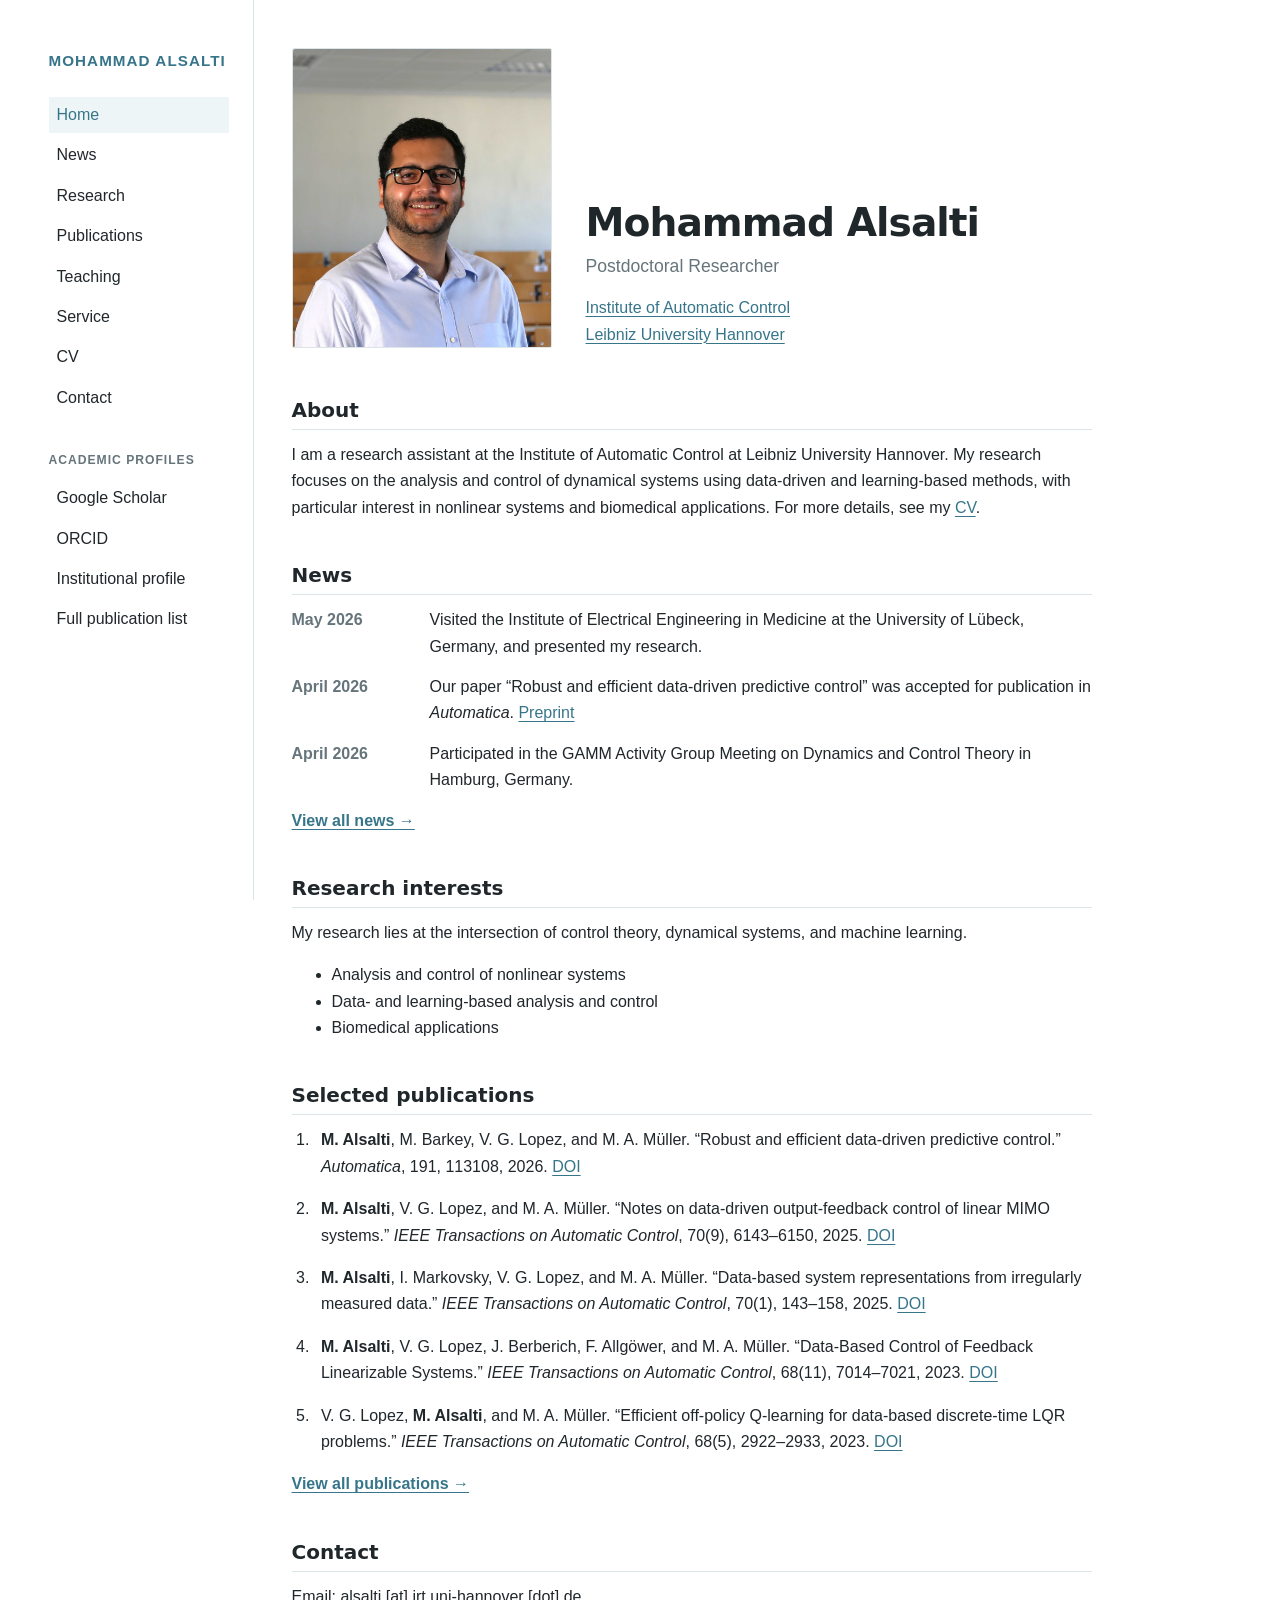
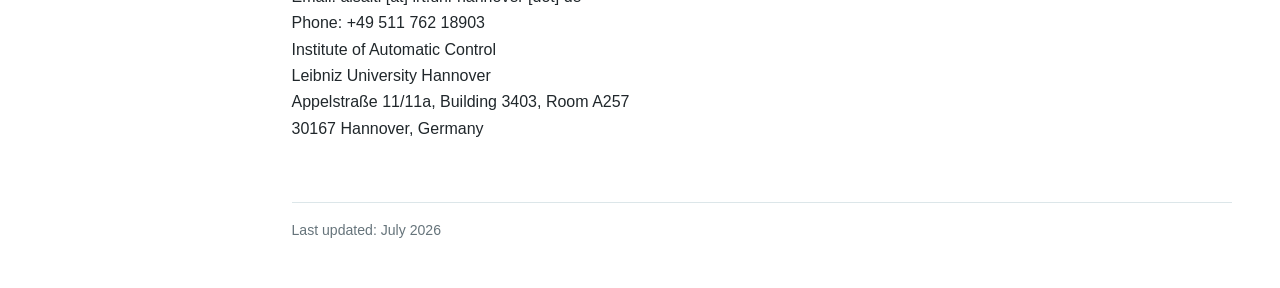
==== index.html @ edf610cb "Update research interests" ====
<!doctype html>
<html lang="en">
<head>
  <meta charset="utf-8">
  <meta name="viewport" content="width=device-width, initial-scale=1">
  <meta name="description" content="Academic homepage of Dr.-Ing. Mohammad Alsalti">
  <title>Mohammad Alsalti | Academic Homepage</title>
  <link rel="stylesheet" href="style.css">
</head>

<body>
  <!--
    EDITING GUIDE
    1. Replace all placeholder text beginning with "Your".
    2. Replace example links (#) with your real links.
    3. To add your portrait, follow the instructions in the portrait block below.
    4. Save the file and open index.html in a web browser to see your changes.
  -->

  <div class="page">
    <aside class="sidebar">
      <a class="site-name" href="#home">Mohammad Alsalti</a>

      <nav aria-label="Main navigation">
        <a class="current" href="#home">Home</a>
        <a href="news.html">News</a>
        <a href="#research">Research</a>
        <a href="publications.html">Publications</a>
        <a href="teaching.html">Teaching</a>
        <a href="service.html">Service</a>
        <a href="cv.html">CV</a>
        <a href="#contact">Contact</a>
      </nav>

      <div class="sidebar-group">
        <p class="sidebar-heading">Academic profiles</p>
        <a target="_blank" rel="noopener noreferrer" href="https://scholar.google.com/citations?user=Eq-fD5sAAAAJ&amp;hl=en">Google Scholar</a>
        <a target="_blank" rel="noopener noreferrer" href="https://orcid.org/0000-0003-4728-3477">ORCID</a>
        <a target="_blank" rel="noopener noreferrer" href="https://www.irt.uni-hannover.de/en/alsalti">Institutional profile</a>
        <a href="publications.html">Full publication list</a>
      </div>
    </aside>

    <main id="home" class="content">
      <header class="introduction">
        <div class="portrait-placeholder">
          <img src="images/profile.jpg" alt="Portrait of Mohammad Alsalti">
        </div>

        <div class="identity">
          <h1>Mohammad Alsalti</h1>
          <p class="role">Postdoctoral Researcher</p>
          <p>
            <a target="_blank" rel="noopener noreferrer" href="https://www.irt.uni-hannover.de/en/">Institute of Automatic Control</a><br>
            <a target="_blank" rel="noopener noreferrer" href="https://www.uni-hannover.de/en/">Leibniz University Hannover</a>
          </p>
        </div>
      </header>

      <section aria-labelledby="about-heading">
        <h2 id="about-heading">About</h2>
        <p>
          I am a research assistant at the Institute of Automatic Control at
          Leibniz University Hannover. My research focuses on the analysis and
          control of dynamical systems using data-driven and learning-based
          methods, with particular interest in nonlinear systems and biomedical
          applications. For more details, see my <a href="cv.html">CV</a>.
        </p>
      </section>

      <section id="news" aria-labelledby="news-heading">
        <h2 id="news-heading">News</h2>
        <article class="news-item">
          <time datetime="2026-05">May 2026</time>
          <p>Visited the Institute of Electrical Engineering in Medicine at the University of Lübeck, Germany, and presented my research.</p>
        </article>
        <article class="news-item">
          <time datetime="2026-04">April 2026</time>
          <p>Our paper “Robust and efficient data-driven predictive control” was accepted for publication in <em>Automatica</em>. <a target="_blank" rel="noopener noreferrer" href="https://doi.org/10.48550/arXiv.2409.18867">Preprint</a></p>
        </article>
        <article class="news-item">
          <time datetime="2026-04">April 2026</time>
          <p>Participated in the GAMM Activity Group Meeting on Dynamics and Control Theory in Hamburg, Germany.</p>
        </article>
        <p><a class="more-link" href="news.html">View all news →</a></p>
      </section>

      <section id="research" aria-labelledby="research-heading">
        <h2 id="research-heading">Research interests</h2>
        <p>
          My research lies at the intersection of control theory, dynamical
          systems, and machine learning.
        </p>
        <ul class="simple-list">
          <li>Analysis and control of nonlinear systems</li>
          <li>Data- and learning-based analysis and control</li>
          <li>Biomedical applications</li>
        </ul>
      </section>

      <section aria-labelledby="publications-heading">
        <h2 id="publications-heading">Selected publications</h2>
        <ol class="publications">
          <li>
            <strong>M. Alsalti</strong>, M. Barkey, V. G. Lopez, and M. A. Müller.
            “Robust and efficient data-driven predictive control.”
            <em>Automatica</em>, 191, 113108, 2026.
            <a target="_blank" rel="noopener noreferrer" href="https://doi.org/10.1016/j.automatica.2026.113108">DOI</a>
          </li>
          <li>
            <strong>M. Alsalti</strong>, V. G. Lopez, and M. A. Müller.
            “Notes on data-driven output-feedback control of linear MIMO systems.”
            <em>IEEE Transactions on Automatic Control</em>, 70(9), 6143–6150, 2025.
            <a target="_blank" rel="noopener noreferrer" href="https://doi.org/10.1109/TAC.2025.3553073">DOI</a>
          </li>
          <li>
            <strong>M. Alsalti</strong>, I. Markovsky, V. G. Lopez, and M. A. Müller.
            “Data-based system representations from irregularly measured data.”
            <em>IEEE Transactions on Automatic Control</em>, 70(1), 143–158, 2025.
            <a target="_blank" rel="noopener noreferrer" href="https://doi.org/10.1109/TAC.2024.3423053">DOI</a>
          </li>
          <li>
            <strong>M. Alsalti</strong>, V. G. Lopez, J. Berberich, F. Allgöwer, and M. A. Müller.
            “Data-Based Control of Feedback Linearizable Systems.”
            <em>IEEE Transactions on Automatic Control</em>, 68(11), 7014–7021, 2023.
            <a target="_blank" rel="noopener noreferrer" href="https://doi.org/10.1109/TAC.2023.3249289">DOI</a>
          </li>
          <li>
            V. G. Lopez, <strong>M. Alsalti</strong>, and M. A. Müller.
            “Efficient off-policy Q-learning for data-based discrete-time LQR problems.”
            <em>IEEE Transactions on Automatic Control</em>, 68(5), 2922–2933, 2023.
            <a target="_blank" rel="noopener noreferrer" href="https://doi.org/10.1109/TAC.2023.3235967">DOI</a>
          </li>
        </ol>
        <p><a class="more-link" href="publications.html">View all publications →</a></p>
      </section>

      <section id="contact" aria-labelledby="contact-heading">
        <h2 id="contact-heading">Contact</h2>
        <address>
          <p>
            Email: alsalti [at] irt.uni-hannover [dot] de<br>
            Phone: +49 511 762 18903<br>
            Institute of Automatic Control<br>
            Leibniz University Hannover<br>
            Appelstraße 11/11a, Building 3403, Room A257<br>
            30167 Hannover, Germany
          </p>
        </address>
      </section>

      <footer>
        <p>Last updated: July 2026</p>
      </footer>
    </main>
  </div>
</body>
</html>
---- style.css ----
/*
  Academic homepage stylesheet
  Change the colors below to adjust the site's appearance.
*/
:root {
  --background: #ffffff;
  --text: #20272b;
  --muted: #66747b;
  --accent: #36758a;
  --accent-light: #eef5f7;
  --border: #dce6e9;
  --sidebar-width: 205px;
  --content-width: 940px;
}

* {
  box-sizing: border-box;
}

html {
  scroll-behavior: smooth;
}

body {
  margin: 0;
  background: var(--background);
  color: var(--text);
  font-family: Arial, Helvetica, sans-serif;
  font-size: 16px;
  line-height: 1.65;
}

a {
  color: var(--accent);
  text-decoration-thickness: 1px;
  text-underline-offset: 3px;
}

a:hover,
a:focus-visible {
  color: #204f60;
}

.page {
  display: grid;
  grid-template-columns: var(--sidebar-width) minmax(0, var(--content-width));
  gap: 38px;
  width: min(100% - 40px, calc(var(--sidebar-width) + var(--content-width) + 38px));
  margin: 0 auto;
}

.sidebar {
  position: sticky;
  top: 0;
  align-self: start;
  min-height: 100vh;
  padding: 48px 0;
  border-right: 1px solid var(--border);
}

.site-name {
  display: block;
  margin: 0 24px 24px 0;
  color: var(--accent);
  font-size: 0.95rem;
  font-weight: 700;
  letter-spacing: 0.07em;
  text-decoration: none;
  text-transform: uppercase;
}

.sidebar nav,
.sidebar-group {
  display: grid;
  gap: 4px;
  margin-right: 24px;
}

.sidebar nav a,
.sidebar-group a {
  padding: 5px 8px;
  color: var(--text);
  text-decoration: none;
}

.sidebar nav a:hover,
.sidebar nav a:focus-visible,
.sidebar nav .current,
.sidebar-group a:hover,
.sidebar-group a:focus-visible {
  color: var(--accent);
  background: var(--accent-light);
}

.sidebar-group {
  margin-top: 34px;
}

.sidebar-heading {
  margin: 0 0 6px;
  color: var(--muted);
  font-size: 0.76rem;
  font-weight: 700;
  letter-spacing: 0.08em;
  text-transform: uppercase;
}

.content {
  min-width: 0;
  padding: 48px 0 32px;
}

.page-header {
  max-width: 800px;
  margin-bottom: 42px;
}

.page-header h1 {
  margin-bottom: 8px;
}

.page-header p {
  color: var(--muted);
}

.publications-page section {
  max-width: 860px;
}

.introduction {
  display: grid;
  grid-template-columns: 260px 1fr;
  gap: 34px;
  align-items: end;
  margin-bottom: 50px;
}

.portrait-placeholder,
.portrait-placeholder img {
  width: 260px;
  height: 300px;
  border-radius: 2px;
}

.portrait-placeholder {
  display: grid;
  place-items: center;
  overflow: hidden;
  border: 1px solid var(--border);
  background: var(--accent-light);
  color: var(--muted);
}

.portrait-placeholder img {
  display: block;
  object-fit: cover;
}

h1,
h2,
h3 {
  font-family: system-ui, -apple-system, "Segoe UI", Arial, sans-serif;
  line-height: 1.25;
}

h1 {
  margin: 0 0 5px;
  font-size: clamp(1.8rem, 4vw, 2.45rem);
  font-weight: 600;
  letter-spacing: -0.025em;
}

.role {
  margin: 0 0 14px;
  color: var(--muted);
  font-size: 1.1rem;
}

.identity p:last-child {
  margin-bottom: 0;
}

section {
  max-width: 800px;
  margin: 0 0 42px;
  scroll-margin-top: 24px;
}

h2 {
  margin: 0 0 12px;
  padding-bottom: 6px;
  border-bottom: 1px solid var(--border);
  font-size: 1.25rem;
  font-weight: 600;
}

p,
ul,
ol {
  margin-top: 0;
}

.publications {
  padding-left: 1.4rem;
}

.publications li {
  margin-bottom: 16px;
  padding-left: 7px;
}

.more-link {
  font-weight: 600;
}

.news-item {
  display: grid;
  grid-template-columns: 120px 1fr;
  gap: 18px;
  margin-bottom: 14px;
}

.news-item time {
  color: var(--muted);
  font-weight: 600;
}

.news-item p {
  margin-bottom: 0;
}

h3 {
  margin: 26px 0 12px;
  font-size: 1rem;
}

.timeline {
  margin: 0;
}

.timeline > div {
  display: grid;
  grid-template-columns: 110px 1fr;
  gap: 18px;
  margin-bottom: 18px;
}

.timeline dt {
  color: var(--muted);
  font-weight: 600;
}

.timeline dd {
  margin: 0;
}

.detail {
  color: var(--muted);
}

address {
  font-style: normal;
}

footer {
  margin-top: 60px;
  padding-top: 16px;
  border-top: 1px solid var(--border);
  color: var(--muted);
  font-size: 0.88rem;
}

/* Tablet and phone layout */
@media (max-width: 760px) {
  .page {
    display: block;
    width: min(100% - 32px, 660px);
  }

  .sidebar {
    position: static;
    min-height: auto;
    padding: 26px 0 20px;
    border-right: 0;
    border-bottom: 1px solid var(--border);
  }

  .site-name {
    margin-bottom: 14px;
  }

  .sidebar nav {
    display: flex;
    flex-wrap: wrap;
    gap: 3px 8px;
    margin-right: 0;
  }

  .sidebar-group {
    display: none;
  }

  .content {
    padding-top: 32px;
  }

  .introduction {
    grid-template-columns: 170px 1fr;
    gap: 24px;
  }

  .portrait-placeholder,
  .portrait-placeholder img {
    width: 170px;
    height: 205px;
  }
}

@media (max-width: 520px) {
  .introduction {
    display: block;
  }

  .portrait-placeholder {
    margin-bottom: 24px;
  }

  .timeline > div {
    display: block;
  }

  .news-item {
    display: block;
  }

  .news-item time {
    display: block;
    margin-bottom: 3px;
  }

  .timeline dt {
    margin-bottom: 2px;
  }
}
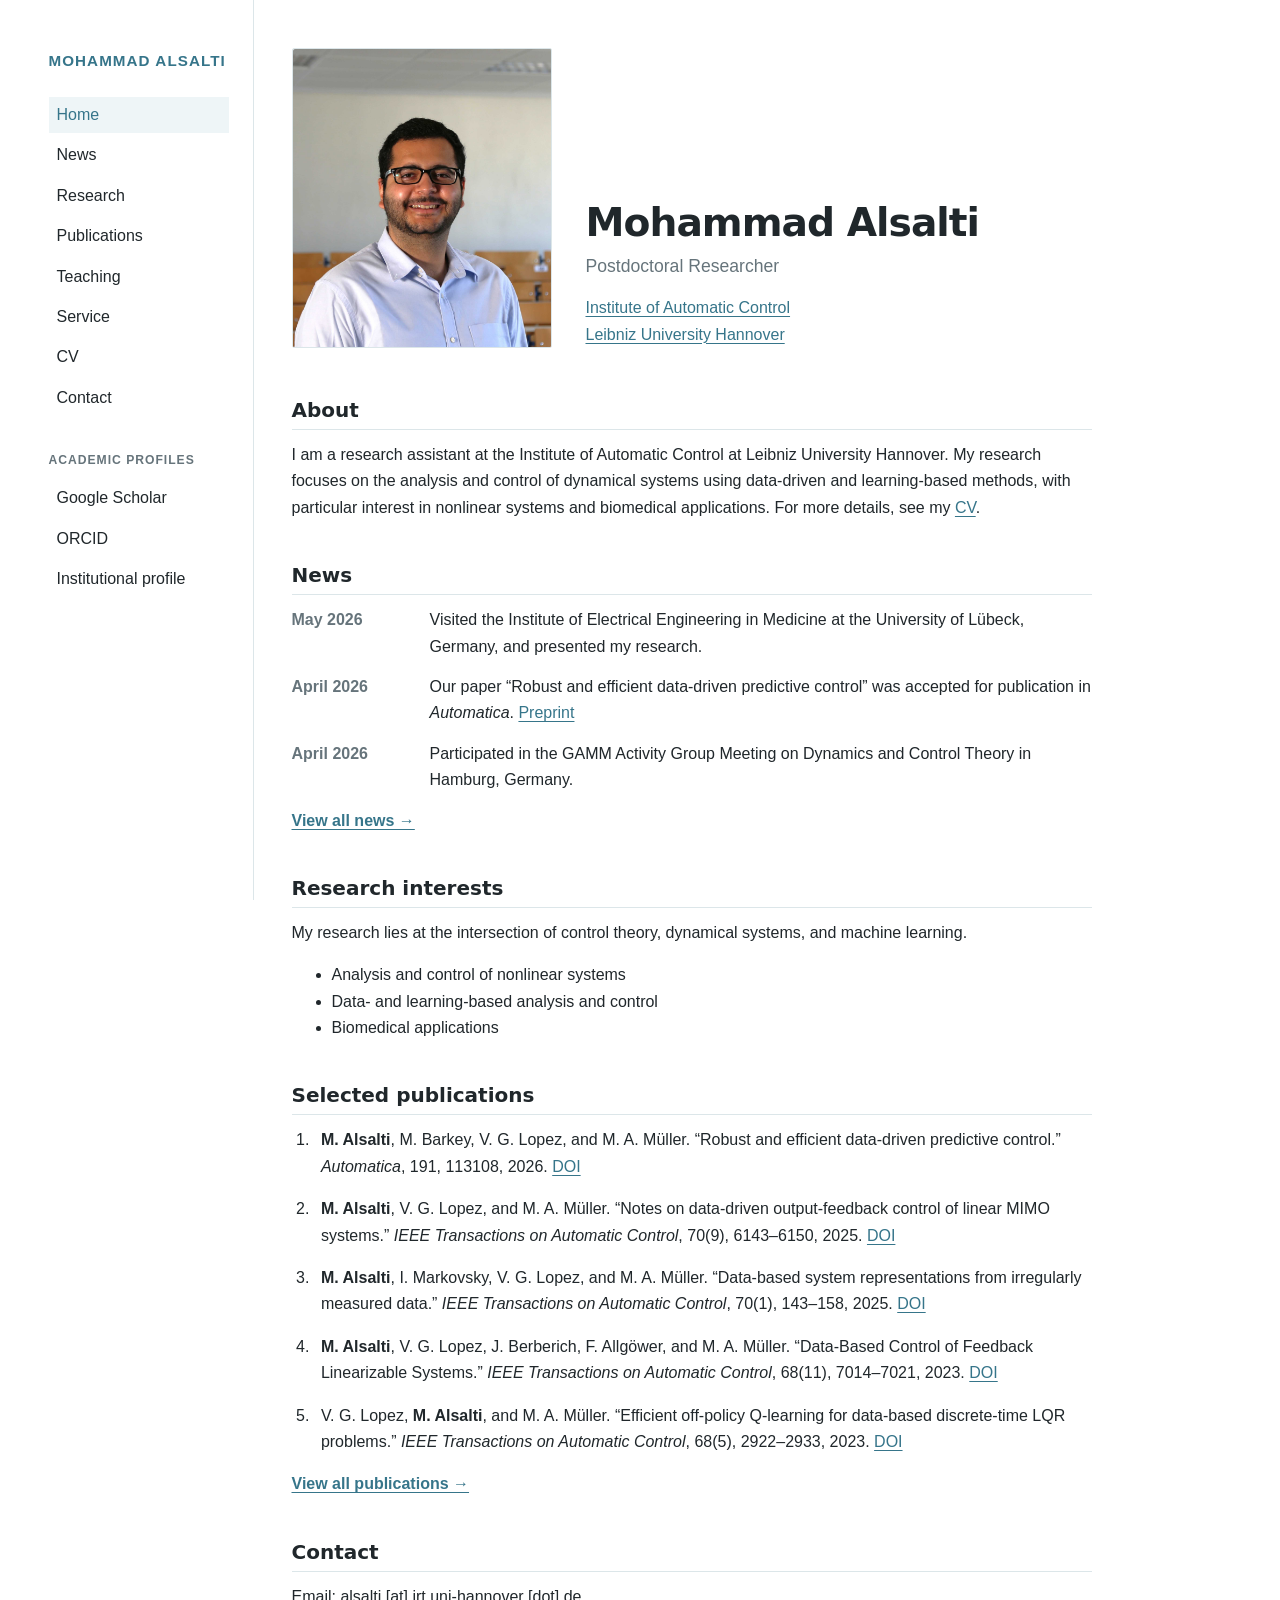
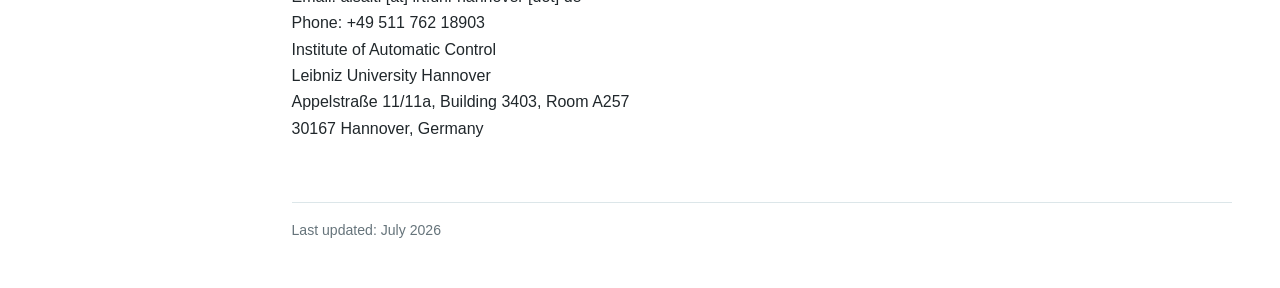
==== commit 2675908a: "Remove redundant publications link" ====
--- a/index.html
+++ b/index.html
@@ -37,7 +37,6 @@
         <a target="_blank" rel="noopener noreferrer" href="https://scholar.google.com/citations?user=Eq-fD5sAAAAJ&amp;hl=en">Google Scholar</a>
         <a target="_blank" rel="noopener noreferrer" href="https://orcid.org/0000-0003-4728-3477">ORCID</a>
         <a target="_blank" rel="noopener noreferrer" href="https://www.irt.uni-hannover.de/en/alsalti">Institutional profile</a>
-        <a href="publications.html">Full publication list</a>
       </div>
     </aside>
 
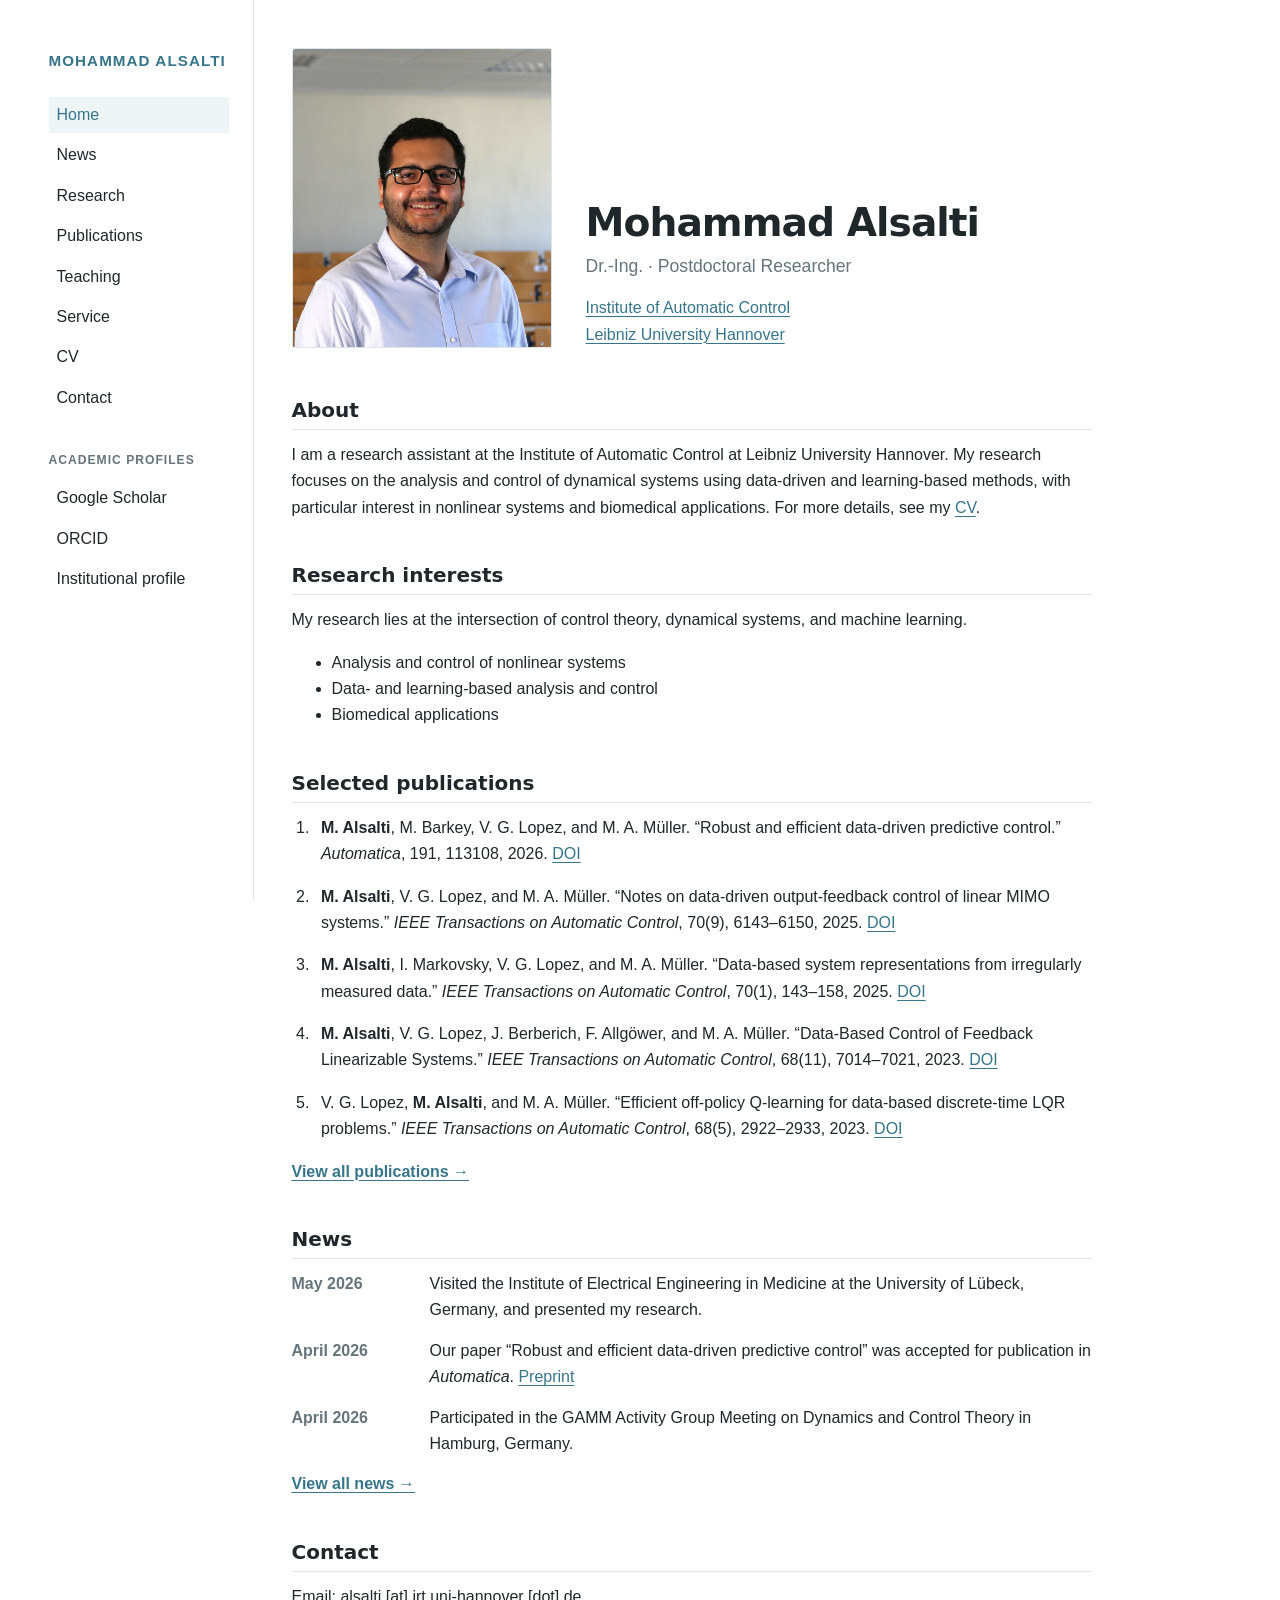
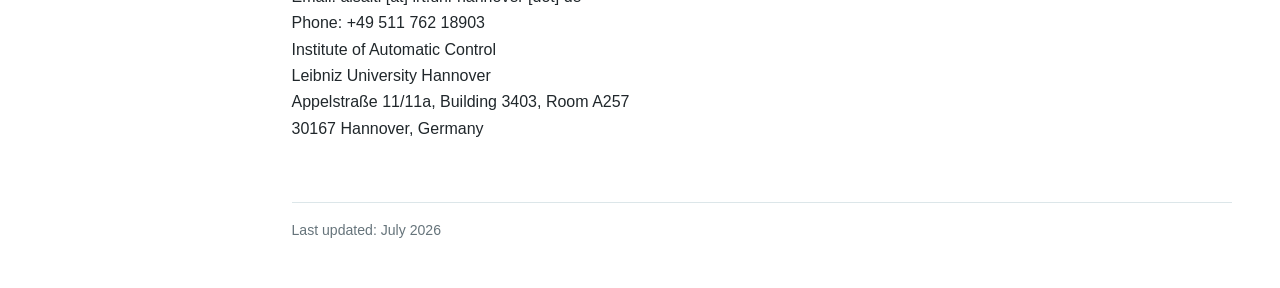
==== commit 6a183081: "Reorder homepage sections and add academic title" ====
--- a/index.html
+++ b/index.html
@@ -48,7 +48,7 @@
 
         <div class="identity">
           <h1>Mohammad Alsalti</h1>
-          <p class="role">Postdoctoral Researcher</p>
+          <p class="role">Dr.-Ing. · Postdoctoral Researcher</p>
           <p>
             <a target="_blank" rel="noopener noreferrer" href="https://www.irt.uni-hannover.de/en/">Institute of Automatic Control</a><br>
             <a target="_blank" rel="noopener noreferrer" href="https://www.uni-hannover.de/en/">Leibniz University Hannover</a>
@@ -65,23 +65,6 @@
           methods, with particular interest in nonlinear systems and biomedical
           applications. For more details, see my <a href="cv.html">CV</a>.
         </p>
-      </section>
-
-      <section id="news" aria-labelledby="news-heading">
-        <h2 id="news-heading">News</h2>
-        <article class="news-item">
-          <time datetime="2026-05">May 2026</time>
-          <p>Visited the Institute of Electrical Engineering in Medicine at the University of Lübeck, Germany, and presented my research.</p>
-        </article>
-        <article class="news-item">
-          <time datetime="2026-04">April 2026</time>
-          <p>Our paper “Robust and efficient data-driven predictive control” was accepted for publication in <em>Automatica</em>. <a target="_blank" rel="noopener noreferrer" href="https://doi.org/10.48550/arXiv.2409.18867">Preprint</a></p>
-        </article>
-        <article class="news-item">
-          <time datetime="2026-04">April 2026</time>
-          <p>Participated in the GAMM Activity Group Meeting on Dynamics and Control Theory in Hamburg, Germany.</p>
-        </article>
-        <p><a class="more-link" href="news.html">View all news →</a></p>
       </section>
 
       <section id="research" aria-labelledby="research-heading">
@@ -134,6 +117,23 @@
         <p><a class="more-link" href="publications.html">View all publications →</a></p>
       </section>
 
+      <section id="news" aria-labelledby="news-heading">
+        <h2 id="news-heading">News</h2>
+        <article class="news-item">
+          <time datetime="2026-05">May 2026</time>
+          <p>Visited the Institute of Electrical Engineering in Medicine at the University of Lübeck, Germany, and presented my research.</p>
+        </article>
+        <article class="news-item">
+          <time datetime="2026-04">April 2026</time>
+          <p>Our paper “Robust and efficient data-driven predictive control” was accepted for publication in <em>Automatica</em>. <a target="_blank" rel="noopener noreferrer" href="https://doi.org/10.48550/arXiv.2409.18867">Preprint</a></p>
+        </article>
+        <article class="news-item">
+          <time datetime="2026-04">April 2026</time>
+          <p>Participated in the GAMM Activity Group Meeting on Dynamics and Control Theory in Hamburg, Germany.</p>
+        </article>
+        <p><a class="more-link" href="news.html">View all news →</a></p>
+      </section>
+
       <section id="contact" aria-labelledby="contact-heading">
         <h2 id="contact-heading">Contact</h2>
         <address>
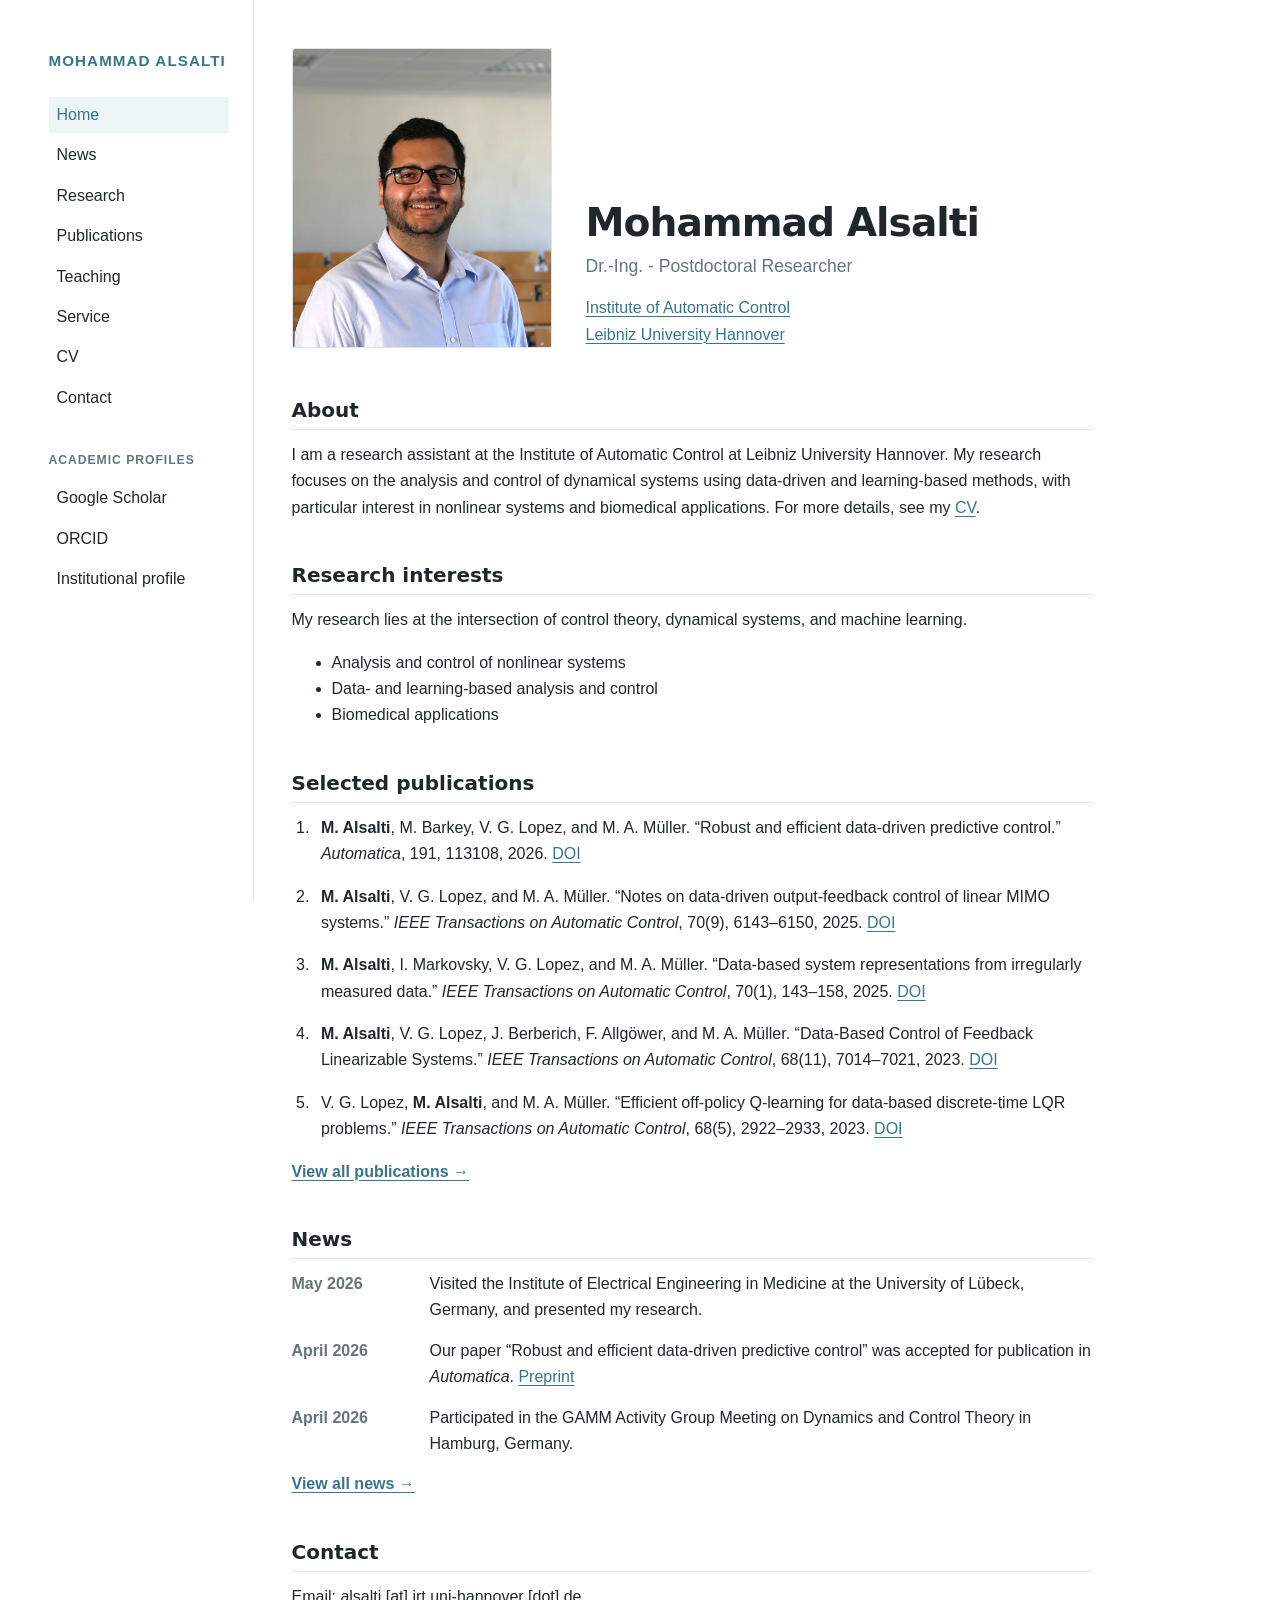
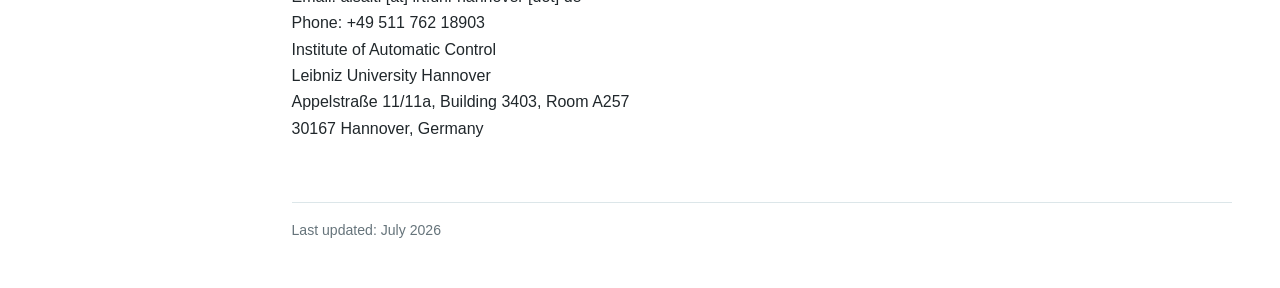
==== commit 00f6d3b6: "Update index.html" ====
--- a/index.html
+++ b/index.html
@@ -48,7 +48,7 @@
 
         <div class="identity">
           <h1>Mohammad Alsalti</h1>
-          <p class="role">Dr.-Ing. · Postdoctoral Researcher</p>
+          <p class="role">Dr.-Ing. - Postdoctoral Researcher</p>
           <p>
             <a target="_blank" rel="noopener noreferrer" href="https://www.irt.uni-hannover.de/en/">Institute of Automatic Control</a><br>
             <a target="_blank" rel="noopener noreferrer" href="https://www.uni-hannover.de/en/">Leibniz University Hannover</a>
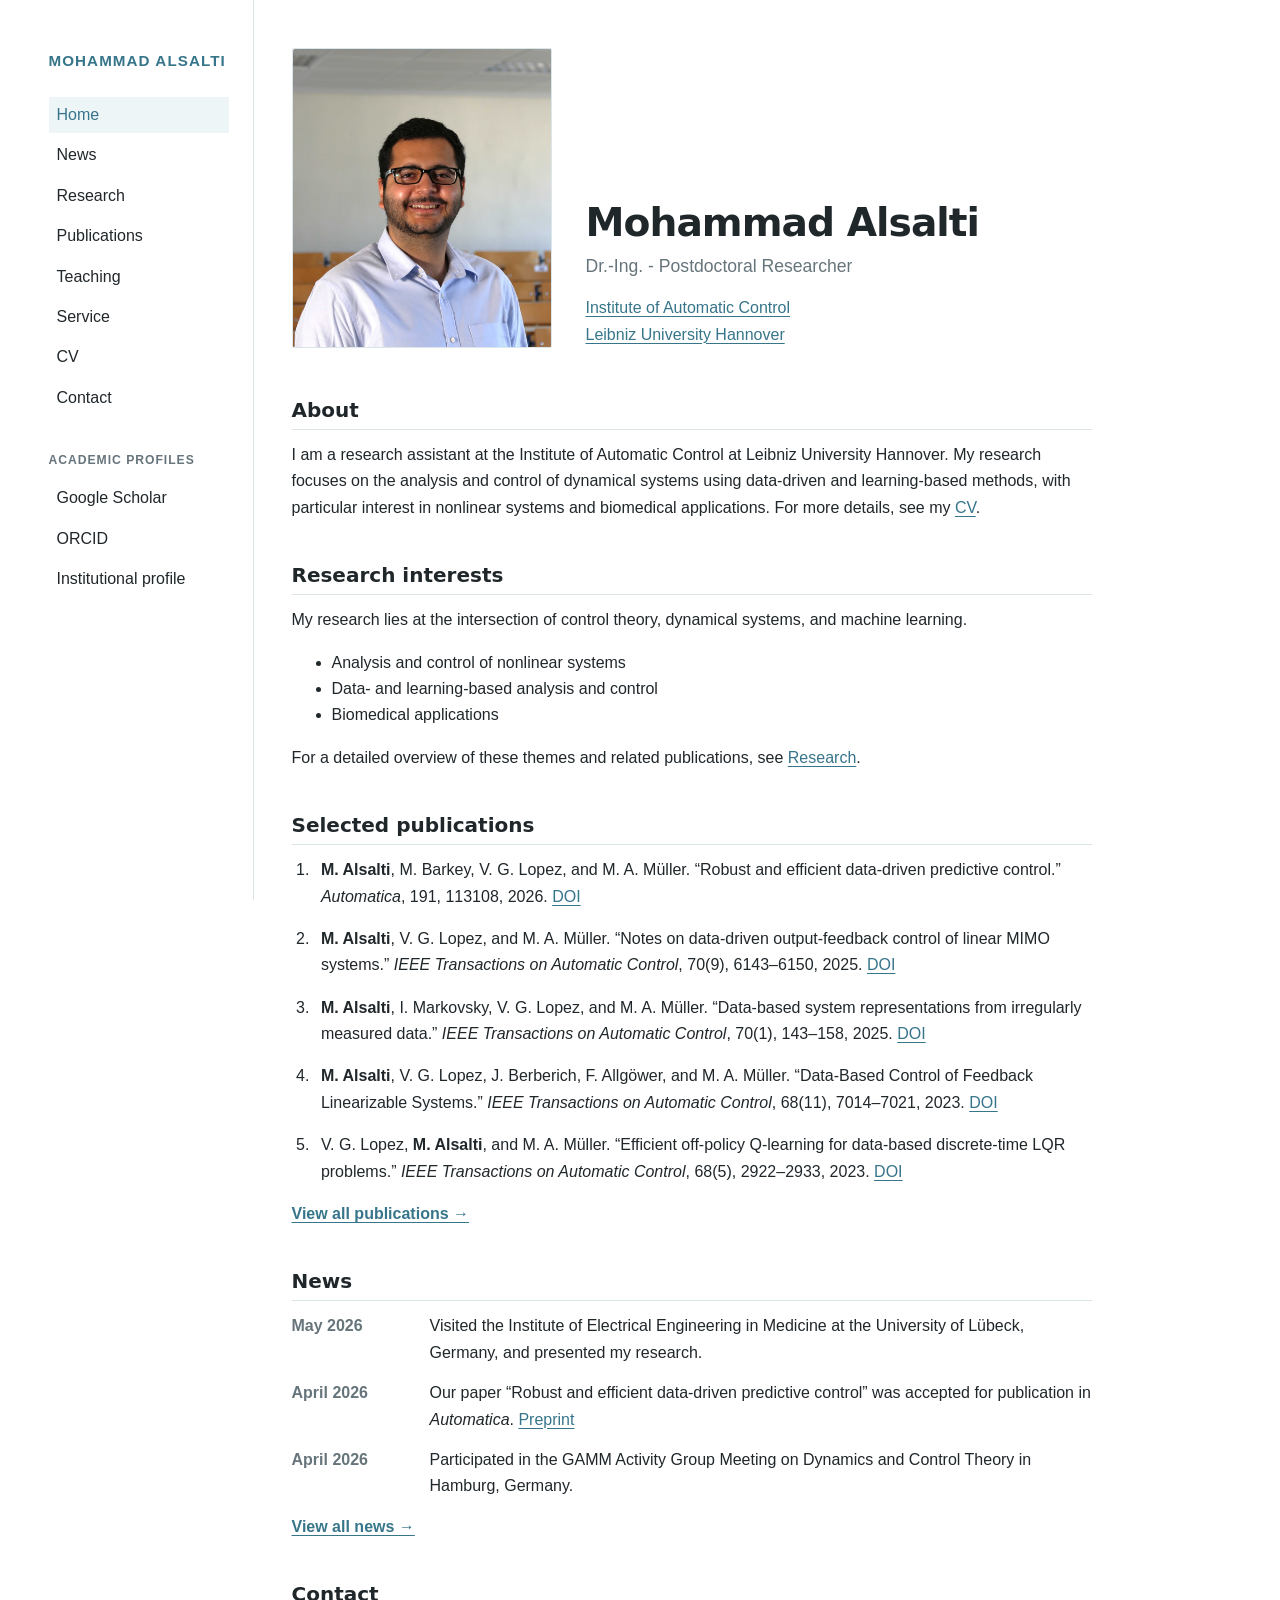
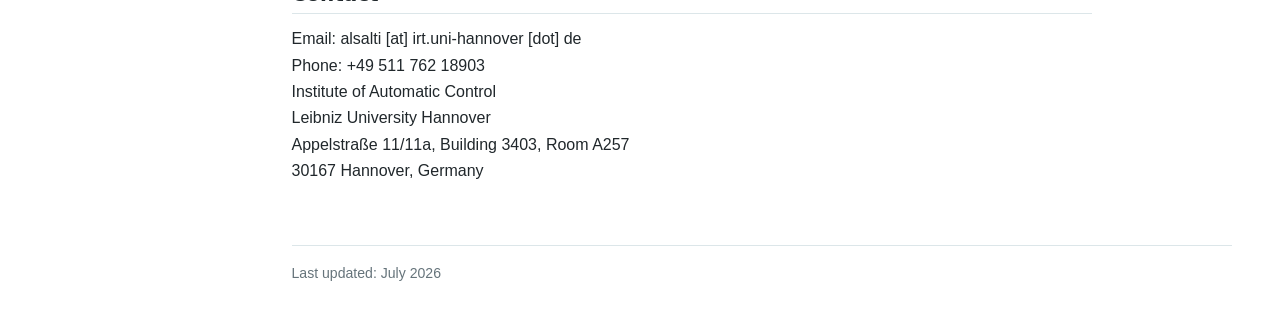
==== commit 93144a1b: "Add research page and topic figures" ====
--- a/index.html
+++ b/index.html
@@ -24,7 +24,7 @@
       <nav aria-label="Main navigation">
         <a class="current" href="#home">Home</a>
         <a href="news.html">News</a>
-        <a href="#research">Research</a>
+        <a href="research.html">Research</a>
         <a href="publications.html">Publications</a>
         <a href="teaching.html">Teaching</a>
         <a href="service.html">Service</a>
@@ -78,6 +78,7 @@
           <li>Data- and learning-based analysis and control</li>
           <li>Biomedical applications</li>
         </ul>
+        <p>For a detailed overview of these themes and related publications, see <a href="research.html">Research</a>.</p>
       </section>
 
       <section aria-labelledby="publications-heading">
--- a/style.css
+++ b/style.css
@@ -127,6 +127,59 @@
   max-width: 860px;
 }
 
+.research-page .page-header {
+  max-width: 800px;
+}
+
+.research-area {
+  display: grid;
+  grid-template-columns: minmax(0, 1fr) 275px;
+  gap: 30px;
+  align-items: start;
+  max-width: 900px;
+  margin-bottom: 54px;
+}
+
+.research-figure {
+  width: 100%;
+  margin: 42px 0 0;
+}
+
+.research-figure img {
+  display: block;
+  width: 100%;
+  height: auto;
+}
+
+.research-copy > p:not(.research-label) {
+  font-size: 0.94rem;
+}
+
+.research-question {
+  margin-bottom: 14px;
+  color: var(--accent);
+  font-weight: 600;
+  line-height: 1.5;
+}
+
+.research-label {
+  margin: 22px 0 6px;
+  color: var(--muted);
+  font-size: 0.78rem;
+  font-weight: 700;
+  letter-spacing: 0.07em;
+  text-transform: uppercase;
+}
+
+.research-links {
+  margin-bottom: 0;
+  padding-left: 1.2rem;
+}
+
+.research-links li {
+  margin-bottom: 5px;
+}
+
 .introduction {
   display: grid;
   grid-template-columns: 260px 1fr;
@@ -309,6 +362,15 @@
     gap: 24px;
   }
 
+  .research-area {
+    display: block;
+  }
+
+  .research-figure {
+    max-width: 360px;
+    margin: 24px auto 0;
+  }
+
   .portrait-placeholder,
   .portrait-placeholder img {
     width: 170px;
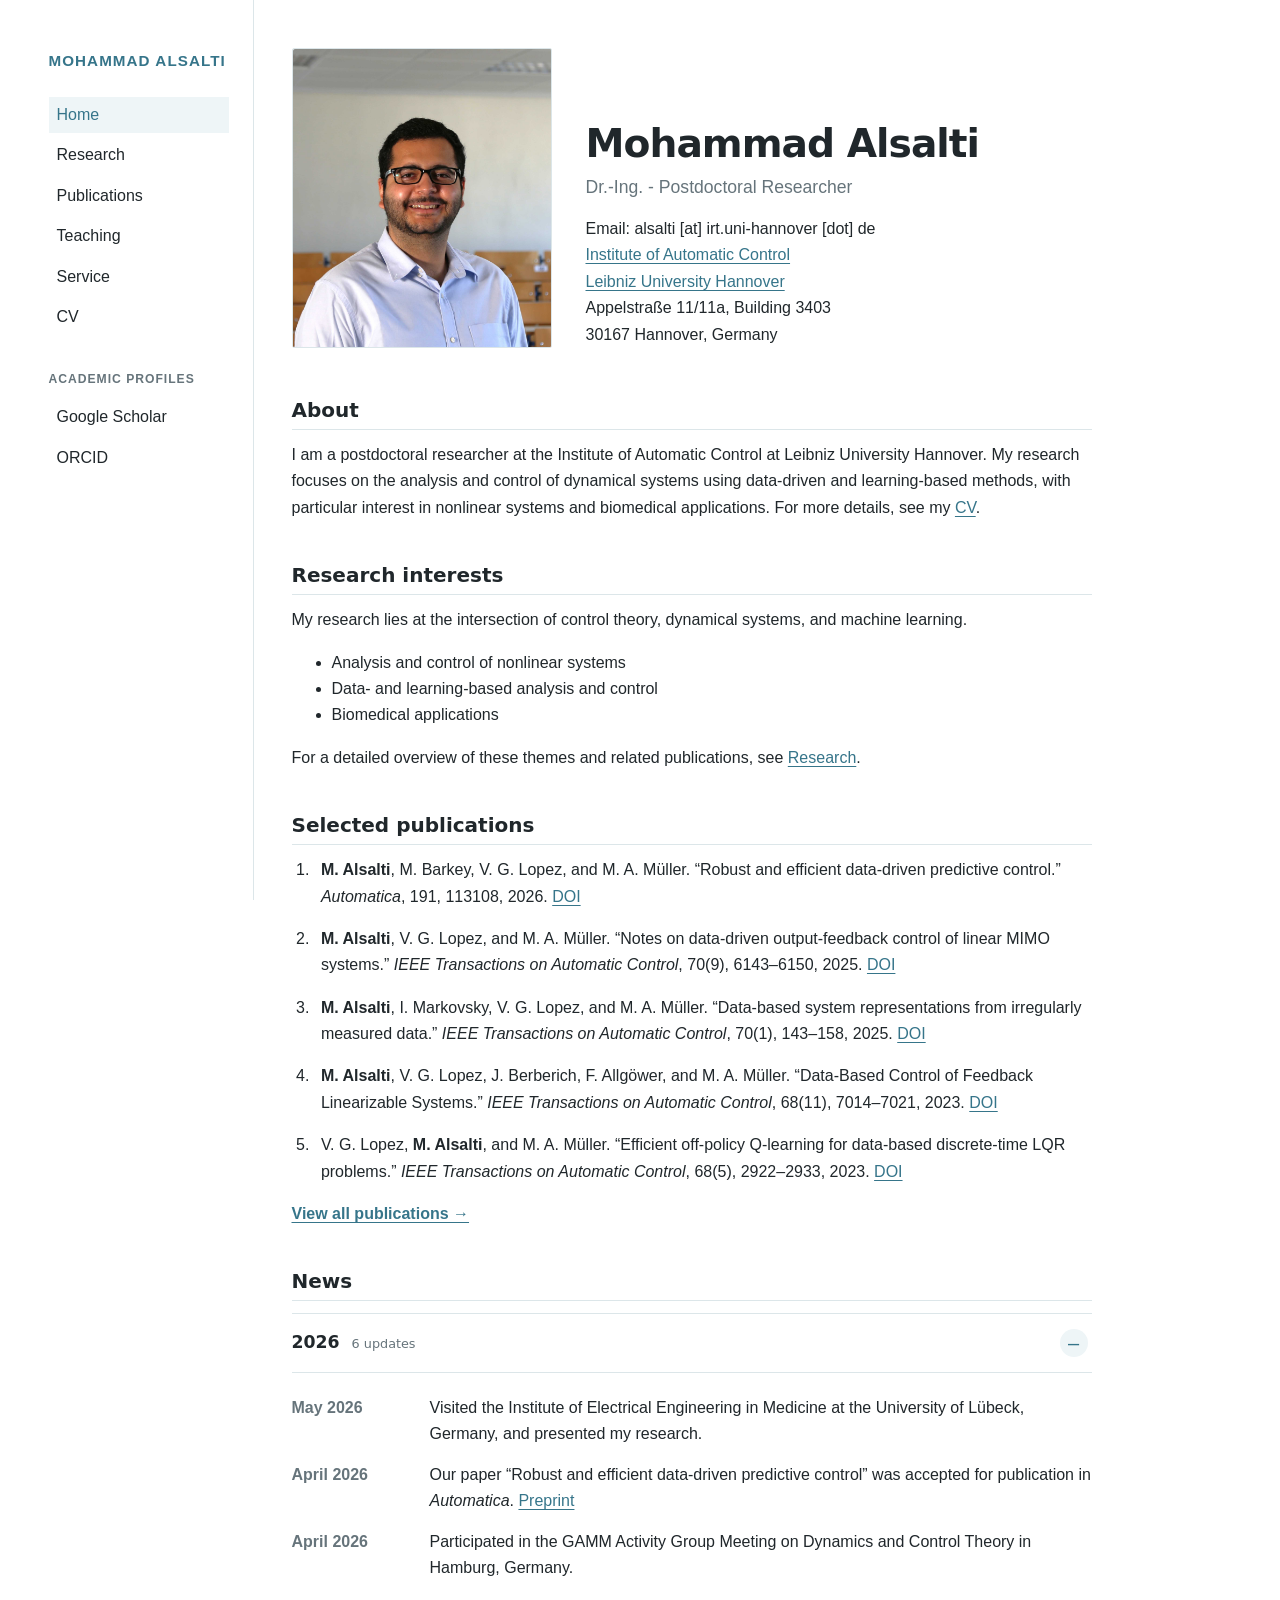
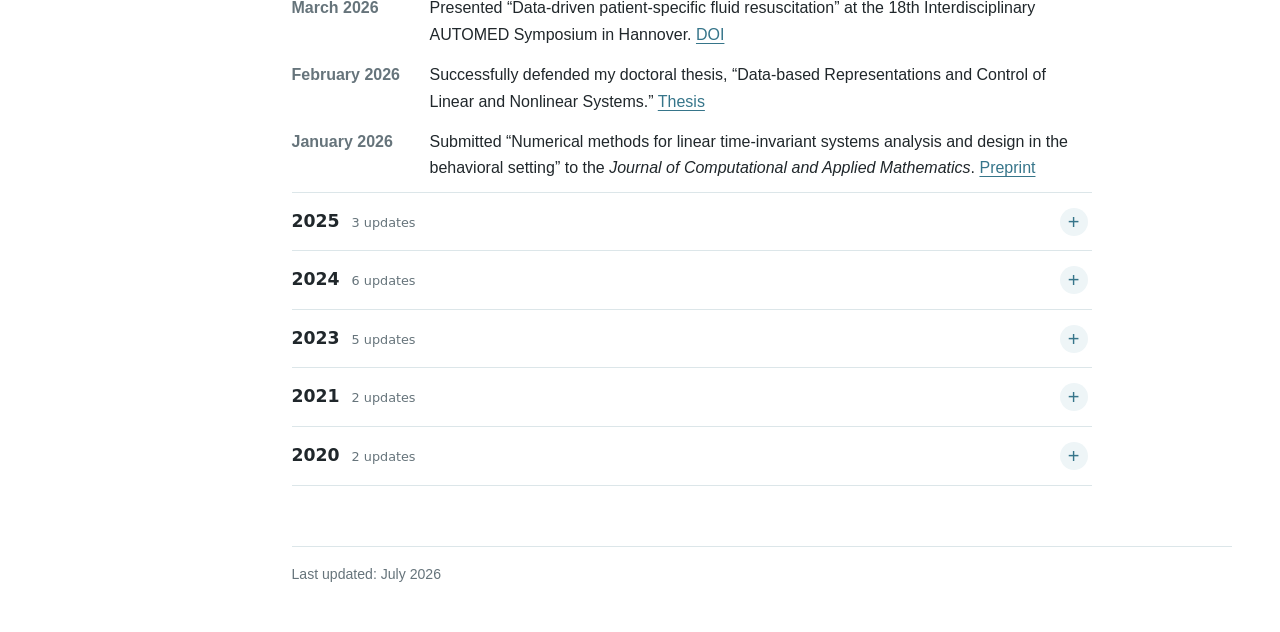
==== commit 5c7b8735: "Refine homepage navigation and content layouts" ====
--- a/index.html
+++ b/index.html
@@ -23,20 +23,17 @@
 
       <nav aria-label="Main navigation">
         <a class="current" href="#home">Home</a>
-        <a href="news.html">News</a>
         <a href="research.html">Research</a>
         <a href="publications.html">Publications</a>
         <a href="teaching.html">Teaching</a>
         <a href="service.html">Service</a>
         <a href="cv.html">CV</a>
-        <a href="#contact">Contact</a>
       </nav>
 
       <div class="sidebar-group">
         <p class="sidebar-heading">Academic profiles</p>
         <a target="_blank" rel="noopener noreferrer" href="https://scholar.google.com/citations?user=Eq-fD5sAAAAJ&amp;hl=en">Google Scholar</a>
         <a target="_blank" rel="noopener noreferrer" href="https://orcid.org/0000-0003-4728-3477">ORCID</a>
-        <a target="_blank" rel="noopener noreferrer" href="https://www.irt.uni-hannover.de/en/alsalti">Institutional profile</a>
       </div>
     </aside>
 
@@ -49,17 +46,20 @@
         <div class="identity">
           <h1>Mohammad Alsalti</h1>
           <p class="role">Dr.-Ing. - Postdoctoral Researcher</p>
-          <p>
+          <address class="identity-contact">
+            Email: alsalti [at] irt.uni-hannover [dot] de<br>
             <a target="_blank" rel="noopener noreferrer" href="https://www.irt.uni-hannover.de/en/">Institute of Automatic Control</a><br>
-            <a target="_blank" rel="noopener noreferrer" href="https://www.uni-hannover.de/en/">Leibniz University Hannover</a>
-          </p>
+            <a target="_blank" rel="noopener noreferrer" href="https://www.uni-hannover.de/en/">Leibniz University Hannover</a><br>
+            Appelstraße 11/11a, Building 3403<br>
+            30167 Hannover, Germany
+          </address>
         </div>
       </header>
 
       <section aria-labelledby="about-heading">
         <h2 id="about-heading">About</h2>
         <p>
-          I am a research assistant at the Institute of Automatic Control at
+          I am a postdoctoral researcher at the Institute of Automatic Control at
           Leibniz University Hannover. My research focuses on the analysis and
           control of dynamical systems using data-driven and learning-based
           methods, with particular interest in nonlinear systems and biomedical
@@ -120,33 +120,99 @@
 
       <section id="news" aria-labelledby="news-heading">
         <h2 id="news-heading">News</h2>
-        <article class="news-item">
-          <time datetime="2026-05">May 2026</time>
-          <p>Visited the Institute of Electrical Engineering in Medicine at the University of Lübeck, Germany, and presented my research.</p>
-        </article>
-        <article class="news-item">
-          <time datetime="2026-04">April 2026</time>
-          <p>Our paper “Robust and efficient data-driven predictive control” was accepted for publication in <em>Automatica</em>. <a target="_blank" rel="noopener noreferrer" href="https://doi.org/10.48550/arXiv.2409.18867">Preprint</a></p>
-        </article>
-        <article class="news-item">
-          <time datetime="2026-04">April 2026</time>
-          <p>Participated in the GAMM Activity Group Meeting on Dynamics and Control Theory in Hamburg, Germany.</p>
-        </article>
-        <p><a class="more-link" href="news.html">View all news →</a></p>
-      </section>
-
-      <section id="contact" aria-labelledby="contact-heading">
-        <h2 id="contact-heading">Contact</h2>
-        <address>
-          <p>
-            Email: alsalti [at] irt.uni-hannover [dot] de<br>
-            Phone: +49 511 762 18903<br>
-            Institute of Automatic Control<br>
-            Leibniz University Hannover<br>
-            Appelstraße 11/11a, Building 3403, Room A257<br>
-            30167 Hannover, Germany
-          </p>
-        </address>
+
+        <details class="news-disclosure" open>
+          <summary>
+            <h3 id="home-news-2026">
+              <span class="news-year">2026</span>
+              <span class="news-count">6 updates</span>
+            </h3>
+          </summary>
+          <div class="news-year-content">
+            <article class="news-item"><time datetime="2026-05">May 2026</time><p>Visited the Institute of Electrical Engineering in Medicine at the University of Lübeck, Germany, and presented my research.</p></article>
+            <article class="news-item"><time datetime="2026-04">April 2026</time><p>Our paper “Robust and efficient data-driven predictive control” was accepted for publication in <em>Automatica</em>. <a target="_blank" rel="noopener noreferrer" href="https://doi.org/10.48550/arXiv.2409.18867">Preprint</a></p></article>
+            <article class="news-item"><time datetime="2026-04">April 2026</time><p>Participated in the GAMM Activity Group Meeting on Dynamics and Control Theory in Hamburg, Germany.</p></article>
+            <article class="news-item"><time datetime="2026-03">March 2026</time><p>Presented “Data-driven patient-specific fluid resuscitation” at the 18th Interdisciplinary AUTOMED Symposium in Hannover. <a target="_blank" rel="noopener noreferrer" href="https://doi.org/10.18416/AUTOMED.2026.2459">DOI</a></p></article>
+            <article class="news-item">
+              <time datetime="2026-02">February 2026</time>
+              <p>Successfully defended my doctoral thesis, “Data-based Representations and Control of Linear and Nonlinear Systems.” <a target="_blank" rel="noopener noreferrer" href="https://doi.org/10.15488/20761">Thesis</a></p>
+            </article>
+            <article class="news-item"><time datetime="2026-01">January 2026</time><p>Submitted “Numerical methods for linear time-invariant systems analysis and design in the behavioral setting” to the <em>Journal of Computational and Applied Mathematics</em>. <a target="_blank" rel="noopener noreferrer" href="https://doi.org/10.15488/20620">Preprint</a></p></article>
+          </div>
+        </details>
+
+        <details class="news-disclosure">
+          <summary>
+            <h3 id="home-news-2025">
+              <span class="news-year">2025</span>
+              <span class="news-count">3 updates</span>
+            </h3>
+          </summary>
+          <div class="news-year-content">
+            <article class="news-item"><time datetime="2025-11">November 2025</time><p>Submitted “Data-driven stabilization of nonlinear systems via descriptor embedding” to <em>IEEE Transactions on Automatic Control</em>. <a target="_blank" rel="noopener noreferrer" href="https://doi.org/10.48550/arXiv.2511.01457">Preprint</a></p></article>
+            <article class="news-item"><time datetime="2025-11">November 2025</time><p>Submitted “A hierarchical multi-rate model predictive control based test environment for autonomous vehicles” to <em>IEEE Transactions on Intelligent Vehicles</em>. <a target="_blank" rel="noopener noreferrer" href="https://doi.org/10.36227/techrxiv.176315365.59955356/v1">Preprint</a></p></article>
+            <article class="news-item"><time datetime="2025-03">March 2025</time><p>Our paper “Notes on Data-driven Output-feedback Control of Linear MIMO Systems” was accepted for publication in <em>IEEE Transactions on Automatic Control</em>. <a target="_blank" rel="noopener noreferrer" href="https://doi.org/10.1109/TAC.2025.3553073">DOI</a> · <a target="_blank" rel="noopener noreferrer" href="https://doi.org/10.48550/arXiv.2311.17484">Preprint</a></p></article>
+          </div>
+        </details>
+
+        <details class="news-disclosure">
+          <summary>
+            <h3 id="home-news-2024">
+              <span class="news-year">2024</span>
+              <span class="news-count">6 updates</span>
+            </h3>
+          </summary>
+          <div class="news-year-content">
+            <article class="news-item"><time datetime="2024-08">August 2024</time><p>Our paper “Identification from data with periodically missing output samples” was published in <em>Automatica</em>. <a target="_blank" rel="noopener noreferrer" href="https://doi.org/10.1016/j.automatica.2024.111869">DOI</a> · <a target="_blank" rel="noopener noreferrer" href="https://doi.org/10.15488/15821">Preprint</a></p></article>
+            <article class="news-item"><time datetime="2024-07">July 2024</time><p>Presented “An efficient data-based Q-learning algorithm for optimal output feedback control of linear systems” at the 6th Learning for Dynamics &amp; Control Conference in Oxford, UK. <a target="_blank" rel="noopener noreferrer" href="https://proceedings.mlr.press/v242/alsalti24a.html">Proceedings</a> · <a target="_blank" rel="noopener noreferrer" href="https://doi.org/10.25835/zmlriehg">Code and preprint</a></p></article>
+            <article class="news-item"><time datetime="2024-07">July 2024</time><p>Our paper “Data-based system representations from irregularly measured data” was accepted for publication in <em>IEEE Transactions on Automatic Control</em>. <a target="_blank" rel="noopener noreferrer" href="https://doi.org/10.1109/TAC.2024.3423053">DOI</a> · <a target="_blank" rel="noopener noreferrer" href="https://doi.org/10.48550/arXiv.2307.11589">Preprint</a></p></article>
+            <article class="news-item"><time datetime="2024-06">June 2024</time><p>Presented “Sample- and computationally efficient data-driven predictive control” at the 22nd European Control Conference in Stockholm, Sweden. <a target="_blank" rel="noopener noreferrer" href="https://doi.org/10.48550/arXiv.2309.11238">Preprint</a></p></article>
+            <article class="news-item"><time datetime="2024-04">April 2024</time><p>Started a three-month research stay with the Smart Manufacturing Systems group at the University of Groningen, working with Claudio De Persis on data-driven control techniques for nonlinear systems.</p></article>
+            <article class="news-item"><time datetime="2024-03">March 2024</time><p>Participated in the VDI/VDE-GMA FA 2.15 Workshop on Fundamentals of Networked and Learning Systems in Günzburg, Germany.</p></article>
+          </div>
+        </details>
+
+        <details class="news-disclosure">
+          <summary>
+            <h3 id="home-news-2023">
+              <span class="news-year">2023</span>
+              <span class="news-count">5 updates</span>
+            </h3>
+          </summary>
+          <div class="news-year-content">
+            <article class="news-item"><time datetime="2023-12">December 2023</time><p>Presented “On the design of persistently exciting inputs for data-driven control of linear and nonlinear systems” at the 62nd IEEE Conference on Decision and Control in Singapore. <a target="_blank" rel="noopener noreferrer" href="https://doi.org/10.1109/LCSYS.2023.3287133">DOI</a></p></article>
+            <article class="news-item"><time datetime="2023-07">July 2023</time><p>Presented “Data-driven Nonlinear Predictive Control for Feedback Linearizable Systems” at the 22nd IFAC World Congress in Yokohama, Japan. <a target="_blank" rel="noopener noreferrer" href="https://doi.org/10.1016/j.ifacol.2023.10.1636">DOI</a> · <a target="_blank" rel="noopener noreferrer" href="https://arxiv.org/abs/2211.06339">Preprint</a></p></article>
+            <article class="news-item"><time datetime="2023-06">June 2023</time><p>Our paper “On the design of persistently exciting inputs for data-driven control of linear and nonlinear systems” was accepted for publication in <em>IEEE Control Systems Letters</em>. <a target="_blank" rel="noopener noreferrer" href="https://doi.org/10.1109/LCSYS.2023.3287133">DOI</a></p></article>
+            <article class="news-item"><time datetime="2023-02">February 2023</time><p>Our paper “Data-Based Control of Feedback Linearizable Systems” was accepted for publication in <em>IEEE Transactions on Automatic Control</em>. <a target="_blank" rel="noopener noreferrer" href="https://doi.org/10.1109/TAC.2023.3249289">DOI</a> · <a target="_blank" rel="noopener noreferrer" href="https://arxiv.org/abs/2204.01148">Preprint</a></p></article>
+            <article class="news-item"><time datetime="2023-01">January 2023</time><p>Our paper “Efficient off-policy Q-learning for data-based discrete-time LQR problems” was accepted for publication in <em>IEEE Transactions on Automatic Control</em>. <a target="_blank" rel="noopener noreferrer" href="https://doi.org/10.1109/TAC.2023.3235967">DOI</a> · <a target="_blank" rel="noopener noreferrer" href="https://arxiv.org/abs/2105.07761">Preprint</a></p></article>
+          </div>
+        </details>
+
+        <details class="news-disclosure">
+          <summary>
+            <h3 id="home-news-2021">
+              <span class="news-year">2021</span>
+              <span class="news-count">2 updates</span>
+            </h3>
+          </summary>
+          <div class="news-year-content">
+            <article class="news-item"><time datetime="2021-12">December 2021</time><p>Presented “Data-Based System Analysis and Control of Flat Nonlinear Systems” at the 60th IEEE Conference on Decision and Control in Austin, Texas. <a target="_blank" rel="noopener noreferrer" href="https://doi.org/10.1109/CDC45484.2021.9683327">DOI</a></p></article>
+            <article class="news-item"><time datetime="2021-10">October 2021</time><p>Our paper “Design and In Silico Evaluation of a Closed-Loop Hemorrhage Resuscitation Algorithm With Blood Pressure as Controlled Variable” was accepted for publication in the <em>ASME Journal of Dynamic Systems, Measurement, and Control</em>. <a target="_blank" rel="noopener noreferrer" href="https://doi.org/10.1115/1.4052312">DOI</a></p></article>
+          </div>
+        </details>
+
+        <details class="news-disclosure">
+          <summary>
+            <h3 id="home-news-2020">
+              <span class="news-year">2020</span>
+              <span class="news-count">2 updates</span>
+            </h3>
+          </summary>
+          <div class="news-year-content">
+            <article class="news-item"><time datetime="2020-09">September 2020</time><p>Started my doctoral studies at the Institute of Automatic Control at Leibniz University Hannover.</p></article>
+            <article class="news-item"><time datetime="2020-06">June 2020</time><p>Successfully defended my Master's thesis, “Development and In-Silico Evaluation of a Closed-Loop Fluid Resuscitation Control Algorithm With Mean Arterial Pressure Feedback.” <a target="_blank" rel="noopener noreferrer" href="https://doi.org/10.13016/stfh-b4bq">Thesis</a></p></article>
+          </div>
+        </details>
       </section>
 
       <footer>
--- a/style.css
+++ b/style.css
@@ -123,8 +123,35 @@
   color: var(--muted);
 }
 
-.publications-page section {
-  max-width: 860px;
+.publications-page .page-header {
+  max-width: 900px;
+}
+
+@media (min-width: 1224px) {
+  .publications-page {
+    width: min(1120px, calc(50vw + 328px));
+  }
+}
+
+.publications-layout {
+  display: grid;
+  grid-template-columns: minmax(0, 1fr) 288px;
+  gap: 34px;
+  align-items: start;
+}
+
+.publication-list-column {
+  min-width: 0;
+}
+
+.publication-list-column section {
+  max-width: none;
+}
+
+.publication-metrics {
+  position: sticky;
+  top: 28px;
+  min-width: 0;
 }
 
 .research-page .page-header {
@@ -140,6 +167,94 @@
   margin-bottom: 54px;
 }
 
+.research-disclosure {
+  max-width: 900px;
+  margin: 0;
+  border-top: 1px solid var(--border);
+}
+
+.research-disclosure:last-of-type {
+  border-bottom: 1px solid var(--border);
+}
+
+.research-disclosure > summary {
+  position: relative;
+  padding: 20px 50px 20px 0;
+  cursor: pointer;
+  list-style: none;
+}
+
+.research-disclosure > summary::-webkit-details-marker {
+  display: none;
+}
+
+.research-disclosure > summary::after {
+  position: absolute;
+  top: 50%;
+  right: 4px;
+  display: grid;
+  width: 28px;
+  height: 28px;
+  place-items: center;
+  border-radius: 50%;
+  background: var(--accent-light);
+  color: var(--accent);
+  content: "+";
+  font-size: 1.25rem;
+  font-weight: 400;
+  line-height: 1;
+  transform: translateY(-50%);
+}
+
+.research-disclosure[open] > summary::after {
+  content: "–";
+}
+
+.research-disclosure > summary:focus-visible {
+  outline: 2px solid var(--accent);
+  outline-offset: 4px;
+}
+
+.research-disclosure > summary h2 {
+  margin: 0;
+  padding: 0;
+  border: 0;
+}
+
+.research-topic-title {
+  display: block;
+  margin-bottom: 7px;
+  color: var(--text);
+  font-size: 1.08rem;
+  font-weight: 600;
+  letter-spacing: -0.01em;
+}
+
+.research-summary-question {
+  display: block;
+  color: var(--accent);
+  font-size: 0.9rem;
+  font-weight: 500;
+  line-height: 1.5;
+}
+
+.research-disclosure > summary:hover .research-summary-question {
+  color: #204f60;
+}
+
+.research-disclosure[open] > summary {
+  border-bottom: 1px solid var(--border);
+}
+
+.research-disclosure .research-area {
+  margin: 0;
+  padding: 26px 0 34px;
+}
+
+.research-disclosure .research-figure {
+  margin-top: 0;
+}
+
 .research-figure {
   width: 100%;
   margin: 42px 0 0;
@@ -153,13 +268,6 @@
 
 .research-copy > p:not(.research-label) {
   font-size: 0.94rem;
-}
-
-.research-question {
-  margin-bottom: 14px;
-  color: var(--accent);
-  font-weight: 600;
-  line-height: 1.5;
 }
 
 .research-label {
@@ -231,6 +339,149 @@
 
 .identity p:last-child {
   margin-bottom: 0;
+}
+
+.identity-contact {
+  line-height: 1.65;
+}
+
+.citation-widget {
+  padding: 20px 18px 16px;
+  border: 1px solid var(--border);
+  border-radius: 3px;
+  background: #fbfdfe;
+}
+
+.citation-widget-header {
+  display: flex;
+  justify-content: space-between;
+  gap: 20px;
+  align-items: baseline;
+  margin-bottom: 18px;
+}
+
+.citation-source {
+  margin: 0;
+  color: var(--text);
+  font-weight: 700;
+}
+
+.citation-widget-header a {
+  font-size: 0.88rem;
+}
+
+.citation-metrics {
+  width: 100%;
+  border-collapse: collapse;
+  font-size: 0.92rem;
+  font-variant-numeric: tabular-nums;
+}
+
+.citation-metrics th,
+.citation-metrics td {
+  padding: 7px 8px;
+  border-bottom: 1px solid var(--border);
+  text-align: right;
+}
+
+.citation-metrics th:first-child {
+  padding-left: 0;
+  text-align: left;
+}
+
+.citation-metrics th:last-child,
+.citation-metrics td:last-child {
+  padding-right: 0;
+}
+
+.citation-metrics thead th {
+  color: var(--muted);
+  font-size: 0.76rem;
+  font-weight: 700;
+  letter-spacing: 0.045em;
+  text-transform: uppercase;
+}
+
+.citation-metrics tbody th {
+  font-weight: 500;
+}
+
+.citation-metrics tbody td {
+  font-weight: 700;
+}
+
+.citation-history h3 {
+  margin: 24px 0 10px;
+  color: var(--muted);
+  font-size: 0.76rem;
+  letter-spacing: 0.045em;
+  text-transform: uppercase;
+}
+
+.citation-bars {
+  display: grid;
+  grid-template-columns: repeat(7, minmax(28px, 1fr));
+  gap: 7px;
+  height: 174px;
+  padding: 20px 4px 0;
+  background-image: repeating-linear-gradient(
+    to bottom,
+    var(--border) 0,
+    var(--border) 1px,
+    transparent 1px,
+    transparent 38px
+  );
+  font-variant-numeric: tabular-nums;
+}
+
+.citation-bar-item {
+  display: grid;
+  grid-template-rows: minmax(0, 1fr) auto;
+  gap: 5px;
+  min-width: 0;
+  text-align: center;
+}
+
+.citation-bar-column {
+  display: flex;
+  min-height: 0;
+  align-items: flex-end;
+  justify-content: center;
+  border-bottom: 1px solid var(--muted);
+}
+
+.citation-bar {
+  position: relative;
+  display: block;
+  width: min(24px, 70%);
+  min-height: 2px;
+  height: var(--bar-height);
+  background: var(--accent);
+}
+
+.citation-bar-current {
+  background: #7897a2;
+}
+
+.citation-bar-value {
+  position: absolute;
+  bottom: calc(100% + 2px);
+  left: 50%;
+  color: var(--text);
+  font-size: 0.68rem;
+  line-height: 1;
+  transform: translateX(-50%);
+}
+
+.citation-bar-year {
+  color: var(--muted);
+  font-size: 0.68rem;
+}
+
+.citation-updated {
+  margin: 16px 0 0;
+  color: var(--muted);
+  font-size: 0.78rem;
 }
 
 section {
@@ -257,6 +508,10 @@
   padding-left: 1.4rem;
 }
 
+.publications-page .publications {
+  font-size: 0.94rem;
+}
+
 .publications li {
   margin-bottom: 16px;
   padding-left: 7px;
@@ -279,6 +534,88 @@
 }
 
 .news-item p {
+  margin-bottom: 0;
+}
+
+.news-disclosure {
+  max-width: 800px;
+  margin: 0;
+  border-top: 1px solid var(--border);
+}
+
+.news-disclosure:last-of-type {
+  border-bottom: 1px solid var(--border);
+}
+
+.news-disclosure > summary {
+  position: relative;
+  padding: 18px 50px 18px 0;
+  cursor: pointer;
+  list-style: none;
+}
+
+.news-disclosure > summary::-webkit-details-marker {
+  display: none;
+}
+
+.news-disclosure > summary::after {
+  position: absolute;
+  top: 50%;
+  right: 4px;
+  display: grid;
+  width: 28px;
+  height: 28px;
+  place-items: center;
+  border-radius: 50%;
+  background: var(--accent-light);
+  color: var(--accent);
+  content: "+";
+  font-size: 1.25rem;
+  font-weight: 400;
+  line-height: 1;
+  transform: translateY(-50%);
+}
+
+.news-disclosure[open] > summary::after {
+  content: "–";
+}
+
+.news-disclosure > summary:focus-visible {
+  outline: 2px solid var(--accent);
+  outline-offset: 4px;
+}
+
+.news-disclosure > summary h2,
+.news-disclosure > summary h3 {
+  display: flex;
+  gap: 12px;
+  align-items: baseline;
+  margin: 0;
+  padding: 0;
+  border: 0;
+}
+
+.news-year {
+  color: var(--text);
+  font-size: 1.08rem;
+  font-weight: 600;
+}
+
+.news-count {
+  color: var(--muted);
+  font-size: 0.8rem;
+  font-weight: 400;
+}
+
+.news-disclosure[open] > summary {
+  border-bottom: 1px solid var(--border);
+}
+
+.news-year-content {
+  padding: 22px 0 10px;
+}
+
+.news-year-content .news-item:last-child {
   margin-bottom: 0;
 }
 
@@ -366,9 +703,21 @@
     display: block;
   }
 
+  .research-disclosure > summary {
+    padding: 17px 44px 17px 0;
+  }
+
+  .research-disclosure .research-area {
+    padding-top: 22px;
+  }
+
   .research-figure {
     max-width: 360px;
     margin: 24px auto 0;
+  }
+
+  .research-disclosure .research-figure {
+    margin-top: 24px;
   }
 
   .portrait-placeholder,
@@ -376,6 +725,19 @@
     width: 170px;
     height: 205px;
   }
+
+}
+
+@media (max-width: 1020px) {
+  .publications-layout {
+    display: block;
+  }
+
+  .publication-metrics {
+    position: static;
+    max-width: 380px;
+    margin-top: 48px;
+  }
 }
 
 @media (max-width: 520px) {
@@ -403,4 +765,24 @@
   .timeline dt {
     margin-bottom: 2px;
   }
-}
+
+  .citation-widget {
+    padding: 18px 16px 14px;
+  }
+
+  .citation-bars {
+    gap: 3px;
+    padding-right: 0;
+    padding-left: 0;
+  }
+
+  .citation-metrics {
+    font-size: 0.86rem;
+  }
+
+  .citation-metrics th,
+  .citation-metrics td {
+    padding-right: 5px;
+    padding-left: 5px;
+  }
+}
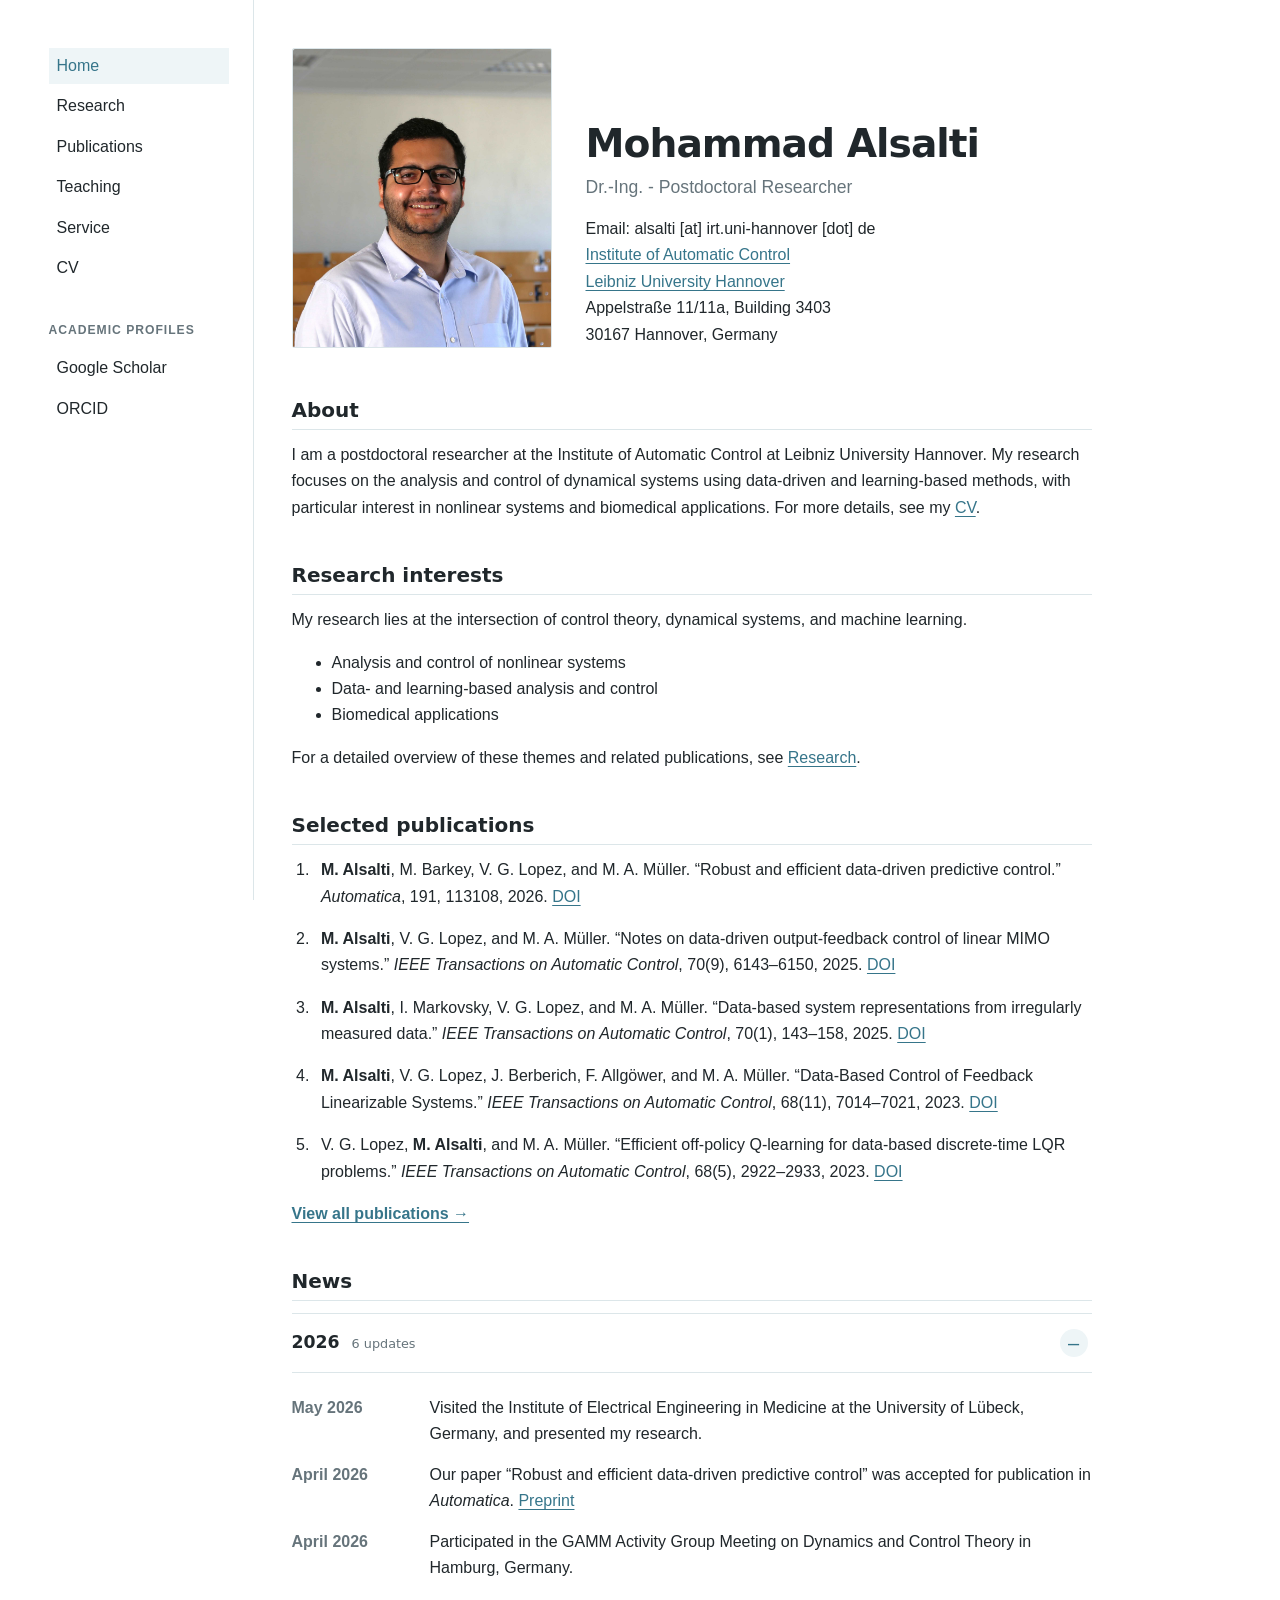
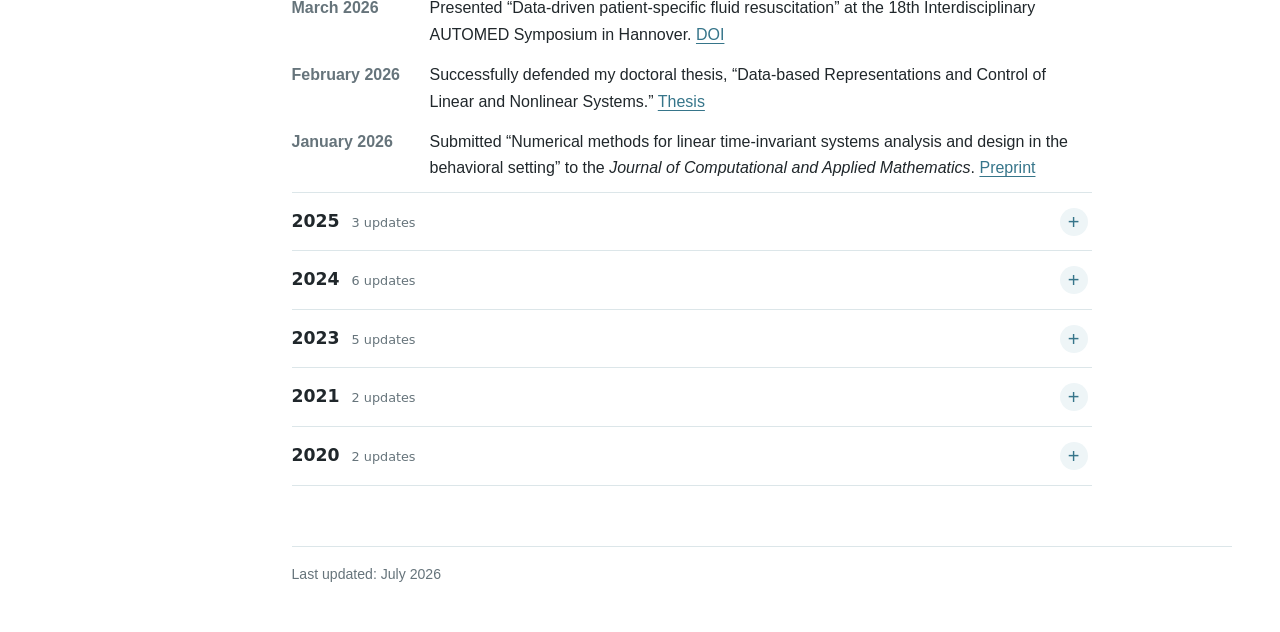
==== commit ffdcea2a: "Refine site layout and academic content" ====
--- a/index.html
+++ b/index.html
@@ -19,8 +19,6 @@
 
   <div class="page">
     <aside class="sidebar">
-      <a class="site-name" href="#home">Mohammad Alsalti</a>
-
       <nav aria-label="Main navigation">
         <a class="current" href="#home">Home</a>
         <a href="research.html">Research</a>
--- a/style.css
+++ b/style.css
@@ -58,17 +58,6 @@
   border-right: 1px solid var(--border);
 }
 
-.site-name {
-  display: block;
-  margin: 0 24px 24px 0;
-  color: var(--accent);
-  font-size: 0.95rem;
-  font-weight: 700;
-  letter-spacing: 0.07em;
-  text-decoration: none;
-  text-transform: uppercase;
-}
-
 .sidebar nav,
 .sidebar-group {
   display: grid;
@@ -343,6 +332,338 @@
 
 .identity-contact {
   line-height: 1.65;
+}
+
+.course-page .page-header,
+.course-page section {
+  max-width: 900px;
+}
+
+.course-eyebrow,
+.course-card-kicker {
+  margin-bottom: 8px;
+  color: var(--accent);
+  font-size: 0.76rem;
+  font-weight: 700;
+  letter-spacing: 0.08em;
+  text-transform: uppercase;
+}
+
+.course-lede {
+  max-width: 720px;
+  font-size: 1.08rem;
+}
+
+.course-meta {
+  display: grid;
+  grid-template-columns: repeat(3, 1fr);
+  margin: 30px 0 0;
+  padding: 18px 0;
+  border-top: 1px solid var(--border);
+  border-bottom: 1px solid var(--border);
+}
+
+.course-meta > div {
+  padding: 0 20px;
+  border-left: 1px solid var(--border);
+}
+
+.course-meta > div:first-child {
+  padding-left: 0;
+  border-left: 0;
+}
+
+.course-meta dt {
+  margin-bottom: 2px;
+  color: var(--muted);
+  font-size: 0.76rem;
+  font-weight: 700;
+  letter-spacing: 0.06em;
+  text-transform: uppercase;
+}
+
+.course-meta dd {
+  margin: 0;
+  font-weight: 600;
+}
+
+.course-notice {
+  padding: 22px 24px;
+  border-left: 3px solid var(--accent);
+  background: var(--accent-light);
+}
+
+.course-notice h2 {
+  margin-top: 0;
+  padding-top: 0;
+  border-top: 0;
+}
+
+.course-notice p:last-child,
+.course-card p:last-child,
+.course-acknowledgement {
+  margin-bottom: 0;
+}
+
+.course-outcomes {
+  columns: 2;
+  column-gap: 44px;
+}
+
+.course-outcomes li {
+  break-inside: avoid;
+  margin-bottom: 8px;
+}
+
+.course-section-intro {
+  color: var(--muted);
+}
+
+.course-module {
+  max-width: 900px;
+  margin: 0;
+  border-top: 1px solid var(--border);
+}
+
+.course-module:last-of-type {
+  border-bottom: 1px solid var(--border);
+}
+
+.course-module > summary {
+  position: relative;
+  display: grid;
+  grid-template-columns: 44px minmax(0, 1fr) auto;
+  gap: 16px;
+  align-items: center;
+  padding: 20px 50px 20px 0;
+  cursor: pointer;
+  list-style: none;
+}
+
+.course-module > summary::-webkit-details-marker {
+  display: none;
+}
+
+.course-module > summary::after {
+  position: absolute;
+  top: 50%;
+  right: 4px;
+  display: grid;
+  width: 28px;
+  height: 28px;
+  border: 1px solid var(--border);
+  border-radius: 50%;
+  color: var(--accent);
+  content: "+";
+  font-size: 1.25rem;
+  font-weight: 400;
+  line-height: 1;
+  place-items: center;
+  transform: translateY(-50%);
+}
+
+.course-module[open] > summary::after {
+  content: "–";
+}
+
+.course-module > summary:focus-visible {
+  outline: 2px solid var(--accent);
+  outline-offset: 4px;
+}
+
+.course-module[open] > summary {
+  border-bottom: 1px solid var(--border);
+}
+
+.module-number {
+  color: var(--accent);
+  font-size: 0.82rem;
+  font-weight: 700;
+  letter-spacing: 0.08em;
+}
+
+.module-heading strong,
+.module-heading span {
+  display: block;
+}
+
+.module-heading strong {
+  margin-bottom: 3px;
+  color: var(--text);
+  font-size: 1.06rem;
+}
+
+.module-heading span {
+  color: var(--muted);
+  font-size: 0.88rem;
+  line-height: 1.45;
+}
+
+.module-status {
+  padding: 3px 8px;
+  border: 1px solid var(--border);
+  border-radius: 999px;
+  color: var(--muted);
+  font-size: 0.72rem;
+  font-weight: 700;
+  letter-spacing: 0.04em;
+  white-space: nowrap;
+  text-transform: uppercase;
+}
+
+.module-status.in-progress {
+  border-color: #c5dce3;
+  color: var(--accent);
+  background: var(--accent-light);
+}
+
+.course-module-content {
+  padding: 26px 0 34px 60px;
+}
+
+.course-module-grid {
+  display: grid;
+  grid-template-columns: repeat(2, minmax(0, 1fr));
+  gap: 34px;
+}
+
+.course-module-content h3 {
+  margin-top: 0;
+}
+
+.course-module-content ul {
+  padding-left: 1.2rem;
+}
+
+.course-equation {
+  margin-top: 22px;
+  padding: 14px 18px;
+  overflow-x: auto;
+  border: 1px solid var(--border);
+  background: #fbfdfe;
+}
+
+.course-card {
+  padding: 24px 26px;
+  border: 1px solid var(--border);
+  border-left: 3px solid var(--accent);
+  background: #fbfdfe;
+}
+
+.course-card h3 {
+  margin-top: 0;
+  font-size: 1.15rem;
+}
+
+.course-card h3 a {
+  text-decoration: none;
+}
+
+.lecture-card {
+  max-width: 760px;
+}
+
+.lecture-card + .lecture-card {
+  margin-top: 16px;
+}
+
+.course-lecture-list {
+  max-width: 760px;
+  margin: 0;
+  padding: 0;
+  border-top: 1px solid var(--border);
+  list-style: none;
+}
+
+.course-lecture-list li {
+  margin: 0;
+  border-bottom: 1px solid var(--border);
+}
+
+.course-lecture-list a {
+  display: grid;
+  grid-template-columns: 94px minmax(0, 1fr);
+  gap: 18px;
+  padding: 12px 8px;
+  color: var(--text);
+  font-weight: 600;
+  text-decoration: none;
+}
+
+.course-lecture-list a:hover,
+.course-lecture-list a:focus {
+  color: var(--accent);
+  background: var(--accent-light);
+}
+
+.course-lecture-list span {
+  color: var(--accent);
+  font-size: 0.78rem;
+  font-weight: 700;
+  letter-spacing: 0.04em;
+  text-transform: uppercase;
+}
+
+.lecture-page .page-header,
+.lecture-page section {
+  max-width: 860px;
+}
+
+.lecture-page .course-equation {
+  max-width: 760px;
+}
+
+.lecture-page .page-header {
+  margin-bottom: 26px;
+}
+
+.lecture-equation {
+  margin: 16px 0 20px;
+  overflow-x: auto;
+}
+
+.lecture-pagination {
+  display: grid;
+  grid-template-columns: minmax(0, 1fr) minmax(0, 1fr);
+  gap: 24px;
+  max-width: 860px;
+  margin-top: 48px;
+  padding-top: 20px;
+  border-top: 1px solid var(--border);
+}
+
+.lecture-pagination a {
+  display: block;
+  color: var(--accent);
+  font-weight: 600;
+  text-decoration: none;
+}
+
+.lecture-pagination a:hover,
+.lecture-pagination a:focus {
+  text-decoration: underline;
+}
+
+.lecture-pagination .next-lecture {
+  text-align: right;
+}
+
+.lecture-pagination.has-course-link {
+  grid-template-columns: minmax(0, 1fr) auto minmax(0, 1fr);
+}
+
+.lecture-pagination .course-overview-link {
+  text-align: center;
+}
+
+.course-references li {
+  margin-bottom: 6px;
+}
+
+.course-acknowledgement {
+  padding-top: 14px;
+  color: var(--muted);
+  font-size: 0.9rem;
 }
 
 .citation-widget {
@@ -675,10 +996,6 @@
     border-bottom: 1px solid var(--border);
   }
 
-  .site-name {
-    margin-bottom: 14px;
-  }
-
   .sidebar nav {
     display: flex;
     flex-wrap: wrap;
@@ -690,6 +1007,69 @@
     display: none;
   }
 
+  .course-meta {
+    grid-template-columns: 1fr;
+  }
+
+  .course-meta > div,
+  .course-meta > div:first-child {
+    padding: 10px 0;
+    border-top: 1px solid var(--border);
+    border-left: 0;
+  }
+
+  .course-meta > div:first-child {
+    padding-top: 0;
+    border-top: 0;
+  }
+
+  .course-meta > div:last-child {
+    padding-bottom: 0;
+  }
+
+  .course-outcomes {
+    columns: auto;
+  }
+
+  .lecture-pagination {
+    grid-template-columns: 1fr;
+    gap: 12px;
+  }
+
+  .lecture-pagination.has-course-link {
+    grid-template-columns: 1fr;
+  }
+
+  .lecture-pagination .course-overview-link,
+  .lecture-pagination .next-lecture {
+    text-align: left;
+  }
+
+  .course-lecture-list a {
+    grid-template-columns: 78px minmax(0, 1fr);
+    gap: 12px;
+  }
+
+  .course-module > summary {
+    grid-template-columns: 34px minmax(0, 1fr);
+    gap: 12px;
+    padding-right: 44px;
+  }
+
+  .module-status {
+    grid-column: 2;
+    justify-self: start;
+  }
+
+  .course-module-content {
+    padding-left: 0;
+  }
+
+  .course-module-grid {
+    grid-template-columns: 1fr;
+    gap: 12px;
+  }
+
   .content {
     padding-top: 32px;
   }
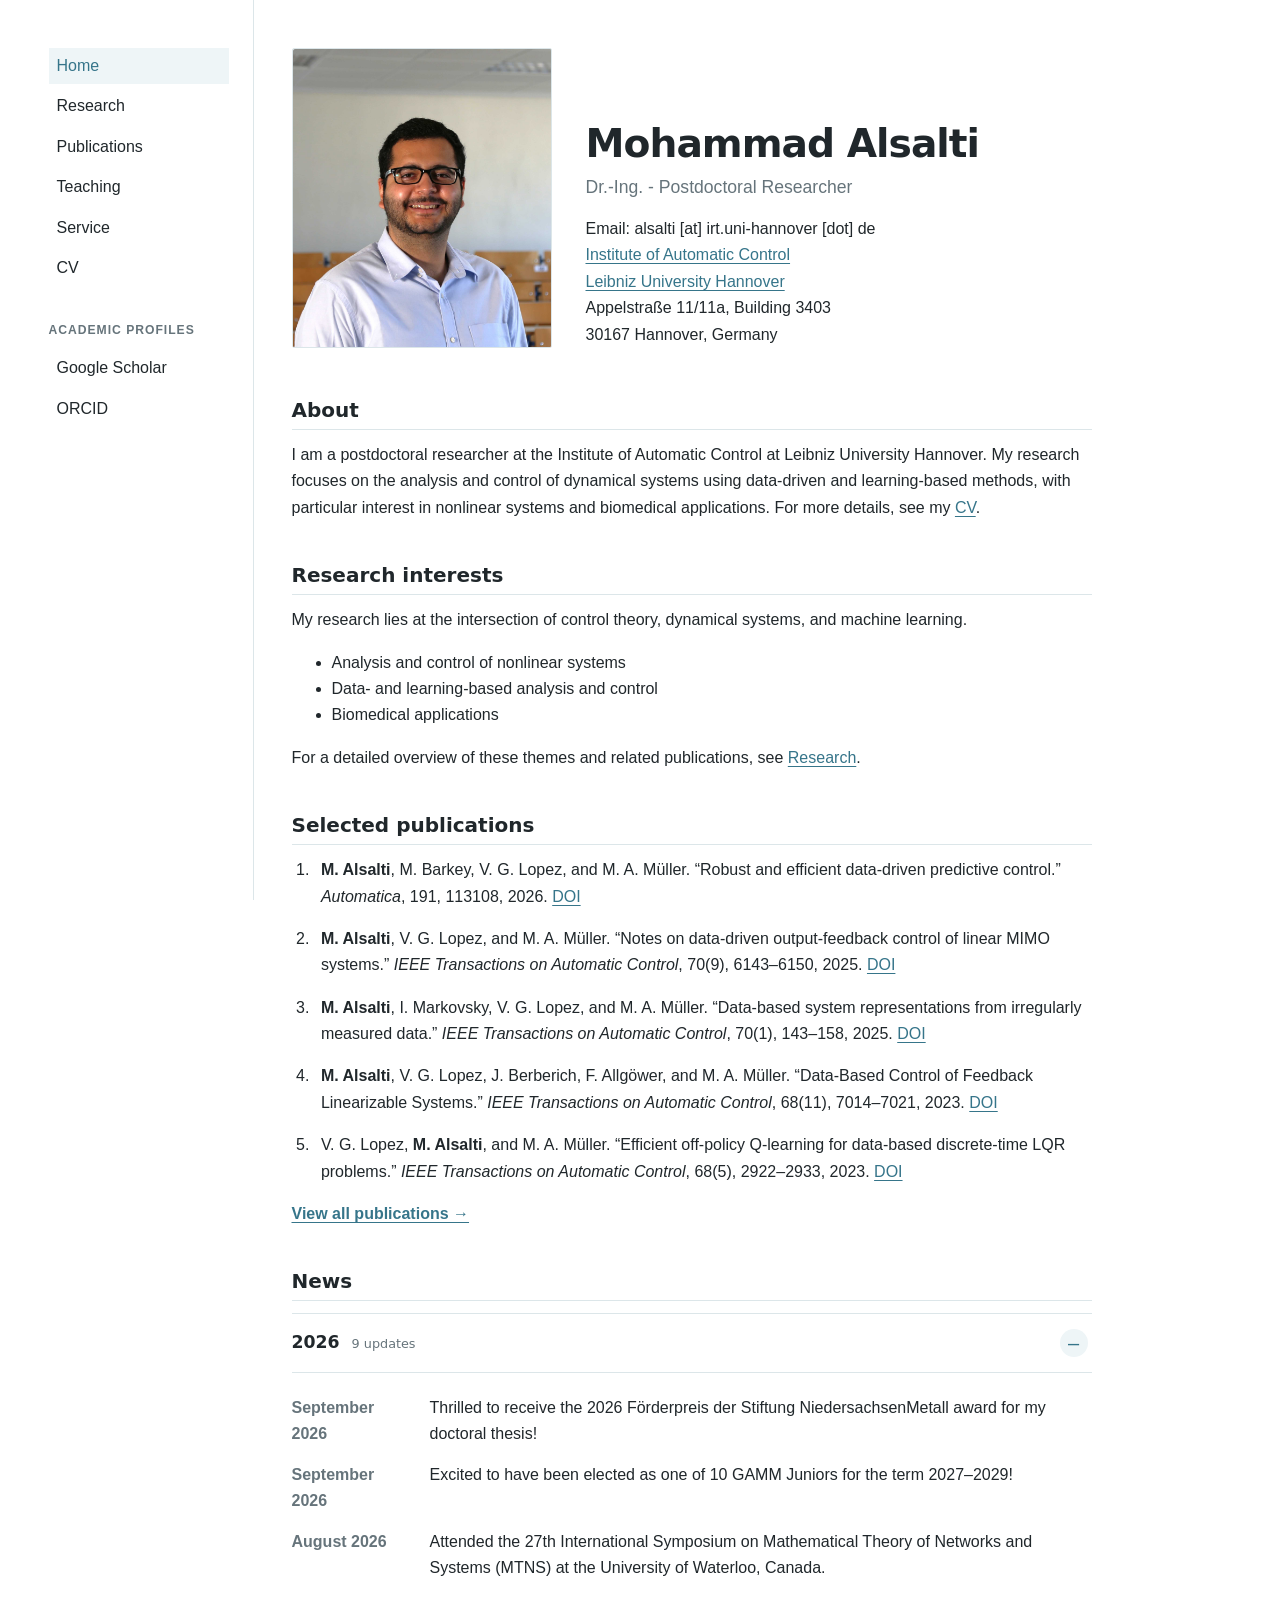
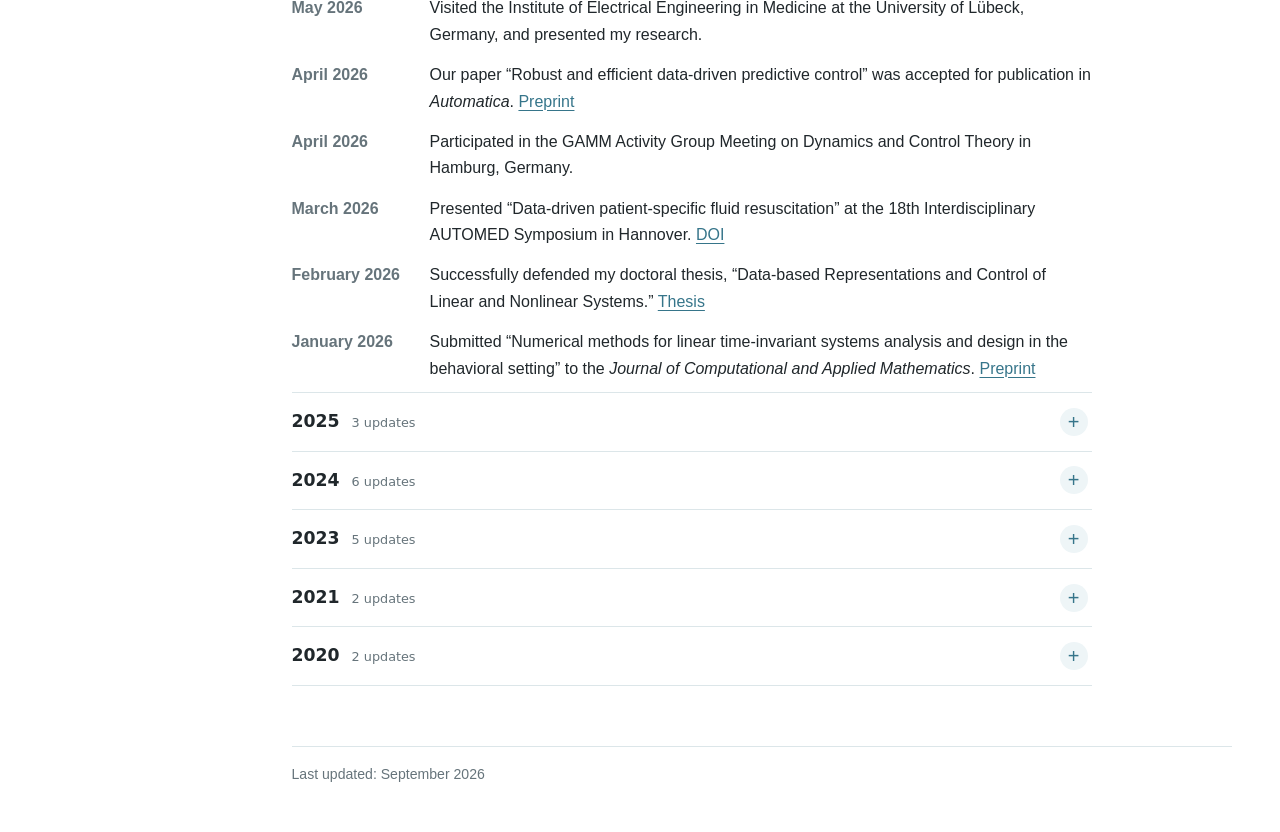
==== commit 31d9a58e: "Update September news and doctoral thesis award" ====
--- a/index.html
+++ b/index.html
@@ -123,10 +123,13 @@
           <summary>
             <h3 id="home-news-2026">
               <span class="news-year">2026</span>
-              <span class="news-count">6 updates</span>
-            </h3>
-          </summary>
-          <div class="news-year-content">
+              <span class="news-count">9 updates</span>
+            </h3>
+          </summary>
+          <div class="news-year-content">
+            <article class="news-item"><time datetime="2026-09">September 2026</time><p>Thrilled to receive the 2026 Förderpreis der Stiftung NiedersachsenMetall award for my doctoral thesis!</p></article>
+            <article class="news-item"><time datetime="2026-09">September 2026</time><p>Excited to have been elected as one of 10 GAMM Juniors for the term 2027–2029!</p></article>
+            <article class="news-item"><time datetime="2026-08">August 2026</time><p>Attended the 27th International Symposium on Mathematical Theory of Networks and Systems (MTNS) at the University of Waterloo, Canada.</p></article>
             <article class="news-item"><time datetime="2026-05">May 2026</time><p>Visited the Institute of Electrical Engineering in Medicine at the University of Lübeck, Germany, and presented my research.</p></article>
             <article class="news-item"><time datetime="2026-04">April 2026</time><p>Our paper “Robust and efficient data-driven predictive control” was accepted for publication in <em>Automatica</em>. <a target="_blank" rel="noopener noreferrer" href="https://doi.org/10.48550/arXiv.2409.18867">Preprint</a></p></article>
             <article class="news-item"><time datetime="2026-04">April 2026</time><p>Participated in the GAMM Activity Group Meeting on Dynamics and Control Theory in Hamburg, Germany.</p></article>
@@ -214,7 +217,7 @@
       </section>
 
       <footer>
-        <p>Last updated: July 2026</p>
+        <p>Last updated: September 2026</p>
       </footer>
     </main>
   </div>
--- a/style.css
+++ b/style.css
@@ -741,7 +741,7 @@
 
 .citation-bars {
   display: grid;
-  grid-template-columns: repeat(7, minmax(28px, 1fr));
+  grid-template-columns: repeat(6, minmax(28px, 1fr));
   gap: 7px;
   height: 174px;
   padding: 20px 4px 0;
